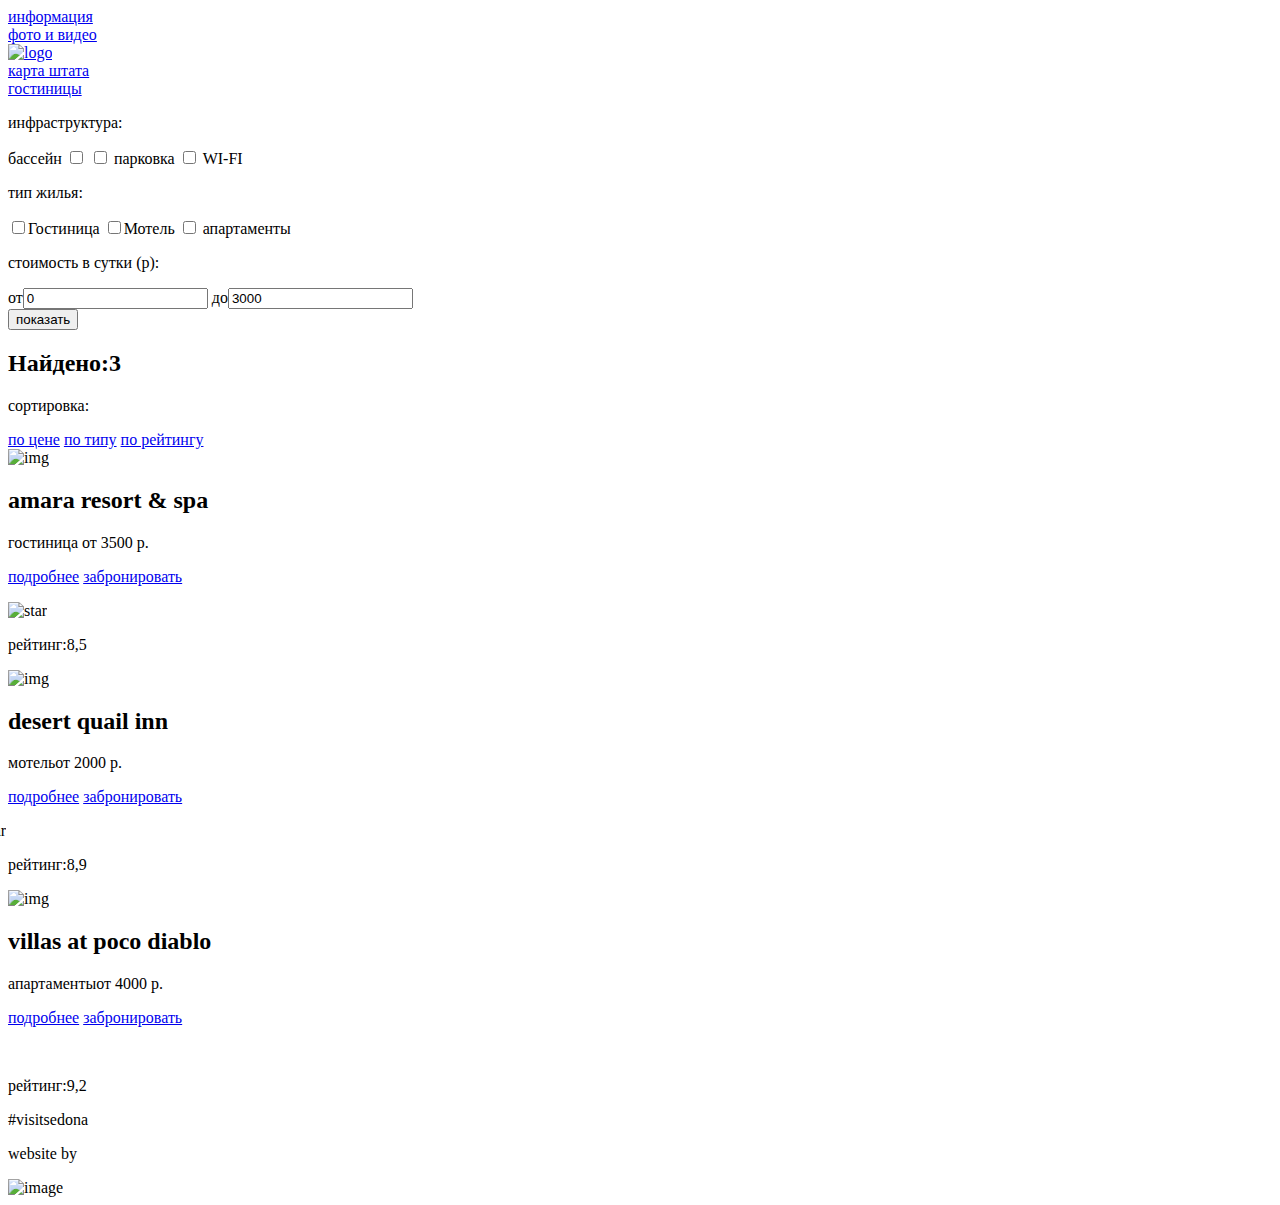
==== catalog.html @ 7d50939c "разметка каталога" ====
<!DOCTYPE html>
<html lang="ru">
  <head>
    <meta charset="utf-8">
    <title>HTML Academy: Седона</title>
    <link href="https://fonts.googleapis.com/css?family=PT+Sans:400,700&amp;subset=latin,cyrillic" rel="stylesheet" type="text/css">
    <link rel="stylesheet" href="css/normalize.css">
    <link href="css/style.css" rel="stylesheet">
  </head>
<body>
  <div class="block">
    <header class="main-header">
      <nav class="menu">
        <div>
          <a href="#">информация</a>
        </div>
        <div>
          <a href="#">фото и видео</a>
        </div>
         <div class="logo">
          <a href="index.html"><img src="img/logo.png" width="138" height="71" alt="logo"></a>
        </div>
        <div>
          <a href="#">карта штата</a>
        </div>
        <div>
          <a href="#">гостиницы</a>
        </div>
      </nav>
    </header>
    <main>
      <form class="filter">
        <div class="check">
          <p>инфраструктура:</p>
            
          <label class="icon-check-on" for="infra"> бассейн </label>
            <input type="checkbox" id="infra">
          <label class="icon-check-off" for="parking"> <input type="checkbox" id="parking"> парковка</label>
          <label class="icon-check-off" for="wifi"> <input type="checkbox" id="wifi"> WI-FI</label>
                
        </div>
        <div class="type">
          <p>тип жилья:</p>
         
          <label class="icon-check-on" for="hotel"> <input type="checkbox" id="hotel">Гостиница</label>
          
          <label class="icon-check-on" for="motel"><input type="checkbox" id="motel">Мотель</label>
          <label class="icon-check-on" for="apart">           <input type="checkbox" id="apart">
апартаменты</label>
            
        </div>
        <div class="filter-range">
          <p>стоимость в сутки (р):</p>
          <div class="price-controls">
            <label class="min-price">от<input type="text" name="min-price" value="0"></label>
            <label class="max-price">до<input type="text" name="max-price" value="3000"></label>
          </div>
          <div class="range-controls">
            <div class="scale">
              <div class="bar"></div>
            </div>
            <div class="range-toggle range-toggle-min"></div>
            <div class="range-toggle range-toggle-max"></div>
          </div>
          <button class="btn-transparent" type="submit">показать</button>
        </div>
      </form>
      <section class="found">
          <div class="found-block">
        <h2> Найдено:3</h2>
        <p class="found-sorting">сортировка:</p>
        <a class="active" href="js/">по цене</a>
        <a class="sort" href="js/">по типу</a>
        <a class="sort" href="js/">по рейтингу</a>  
              </div>
          <div class="arrows">
        <a class="arrow icon-up-dir" href="catalog.html"></a>
        <a  class="arrow icon-down-dir" href="catalog.html"></a>
              </div>
      </section>
      <section class="hotels">  
        <div class="amara">
          <div class="prev">
            <img src="img/amara.jpg" width="135" height="90" alt="img">


            <h2>amara resort & spa</h2>
            <p class="spa">гостиница <span>от 3500 р.</span></p>  
            <a href="catalog.html" class="details">подробнее</a>
            <a href="catalog.html" class="reserve">забронировать</a>
          </div>  
          <div class="stars">
            <p class="star"><img src="img/sprite/star.png" width="89" height="17" alt="star"></p>
            <p class="rating">рейтинг:8,5</p>
          </div>
        </div>   
        <div class="amara">
          <div class="prev">
            <img src="img/desert.jpg" width="135" height="90" alt="img">
         
          
            <h2 class="desert">desert quail inn</h2>
            <p class="spa motel">мотель<span>от 2000 р.</span></p>
            <a href="catalog.html" class="details">подробнее</a>
            <a href="catalog.html" class="reserve">забронировать</a>  
          </div> 
          <div class="stars">
            <p class="star" style="margin-left: -41px"><img src="img/sprite/stars.png" alt="star"></p>
            <p class="rating">рейтинг:8,9</p>
          </div>
         </div>
        <div class="amara">
          <div class="prev">
            <img src="img/villas.jpg" width="135" height="90" alt="img">
           
            <h2 class="villas">villas at poco diablo</h2>
            <p class="spa appart">апартаменты<span>от 4000 р.</span></p>
            <a href="catalog.html" class="details">подробнее</a>
            <a href="catalog.html" class="reserve">забронировать</a>  
          </div> 
          <div class="stars">
            <p class="star" style="margin-left: -66px;"><img src="img/sprite/sta.png" alt="star"></p>
            <p class="rating">рейтинг:9,2</p>
          </div>
        </div>
      </section>
    </main>
    <footer class="main-footer">
      <section class="footer-contacts">
        <p>#visitsedona</p>
      </section>
      <section class="footer-social">
        <a class="social-btn sprite-t-icons" href="index.html"></a>
        <a class="social-btn sprite-fb-icons" href="index.html"></a>
        <a class="social-btn sprite-you-icons" href="index.html"></a>
      </section>
      <section class="footer-copyright">
        <p>website by</p>
        <img src="img/html.png" alt="image" width="113" height="39">
      </section>
    </footer>
  </div>
    <script>
    var b = document.documentElement;
b.setAttribute('data-useragent',  navigator.userAgent);
b.setAttribute('data-platform', navigator.platform );

// IE 10 == Mozilla/5.0 (compatible; MSIE 10.0; Windows NT 6.2; Trident/6.0)
        </script>
</body>
</html>
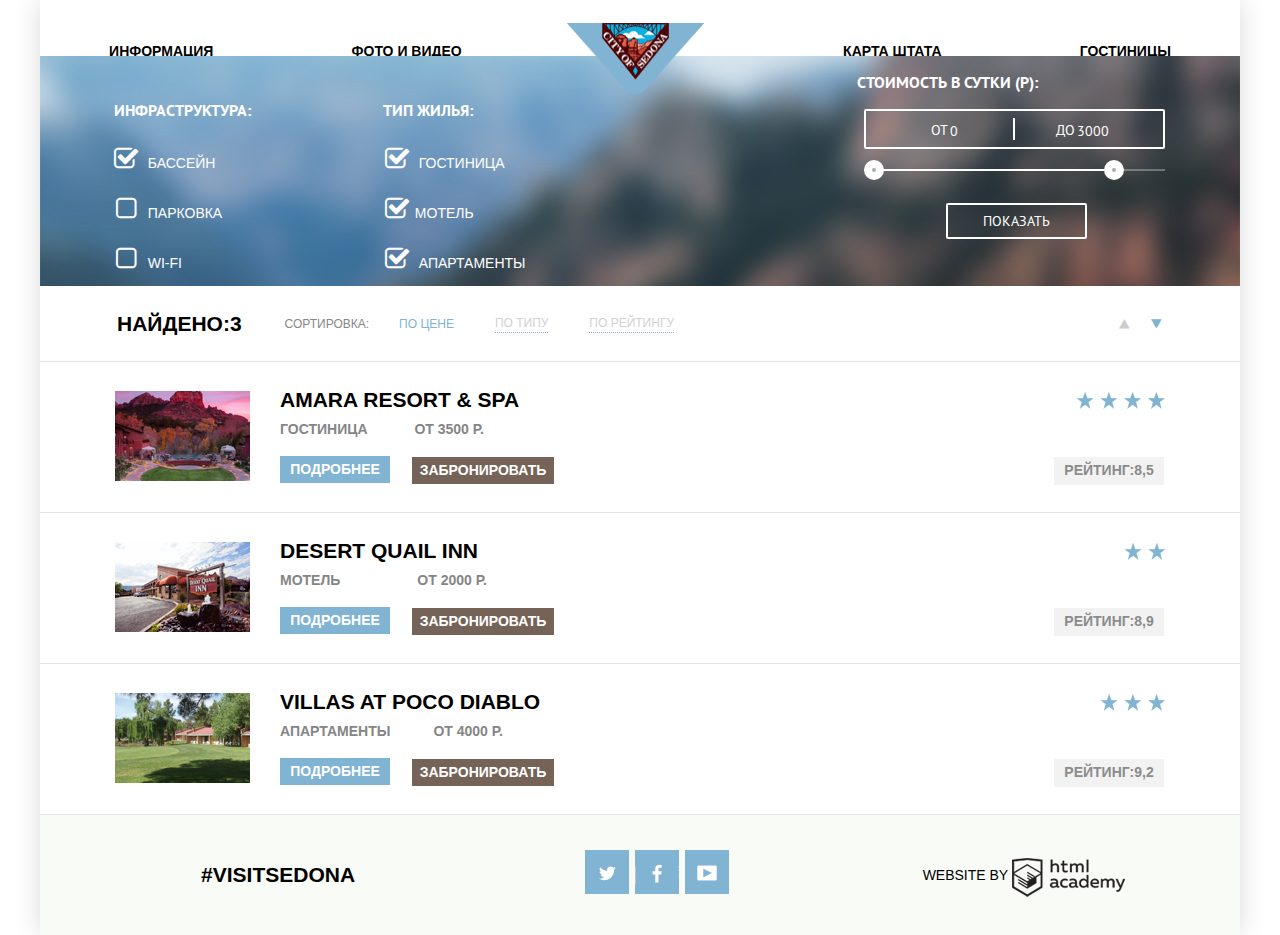
==== commit dc4c21e0: "почти финальная" ====
--- a/catalog.html
+++ b/catalog.html
@@ -135,8 +135,10 @@
         <a class="social-btn sprite-you-icons" href="index.html"></a>
       </section>
       <section class="footer-copyright">
-        <p>website by</p>
-        <img src="img/html.png" alt="image" width="113" height="39">
+         <a href="https://htmlacademy.ru" target="_blank">
+          <p>Website by</p>
+          <span class="copyright"></span>
+        </a>
       </section>
     </footer>
   </div>
--- a/css/style.css
+++ b/css/style.css
@@ -0,0 +1,1505 @@
+html {
+    background:#f2f2f2;
+    min-height:100%;
+    display: -webkit-flex;
+    display: -webkit-box;
+    display: -ms-flexbox;
+    display: flex;
+    -webkit-box-orient: vertical;
+    -webkit-box-direction: normal;
+    -webkit-flex-direction: column;
+    -ms-flex-direction: column;
+    flex-direction: column;
+}
+body {
+    font-family:"PTSans", "Arial", sans-serif;  
+    font-size:21px;
+    line-height:26px;
+    background: #fff;
+    color: #000;
+    font-weight:bold; 
+    text-transform: uppercase;
+}
+@font-face {
+  font-weight: normal;
+  font-style: normal;
+
+  font-family: "symbols-sedona";
+  src: url("../fonts/symbols-sedona.woff") format("woff"),
+       url("../fonts/symbols-sedona.woff2") format("woff2");
+}
+
+[class^="icon-"]::before,
+[class*=" icon-"]::before {
+    display: inline-block;
+    width: 1em;
+    margin-right: 0.2em;
+    margin-left: 0.2em;
+    font-weight: normal;
+    line-height: 1em;
+    font-family: "symbols-sedona";
+    text-align: center;
+    text-transform: none;
+    text-decoration: inherit;
+    font-style: normal;
+    font-variant: normal;
+    speak: none;
+}
+.icon-facebook::before { content: "\66"; } /* "f" */
+.icon-twitter::before { content: "\74"; } /* "t" */
+.icon-up-dir::before { content: "\25b2"; } /* "▲" */
+.icon-down-dir::before { content: "\25bc"; } /* "▼" */
+.icon-star::before { content: "\2605"; } /* "★" */
+.icon-check-off::before { content: "\2610"; font-size: 26px; } /* "☐" */
+.icon-check-on::before { content: "\2611"; font-size: 26px; } /* "☑" */
+.icon-calendar::before { content: "\e800"; } /* "" */
+.icon-plus::before { content: "\e801"; } /* "" */
+.icon-minus::before { content: "\e802"; } /* "" */
+.icon-youtube::before { content: "\f39e"; } /* "" */
+
+.social-btn:hover  {
+    background: #669ec0
+}
+.block {
+    margin: auto;
+    display:-webkit-box;
+    display:-webkit-flex;
+    display:-ms-flexbox;
+    display:flex;
+    -webkit-box-orient: vertical;
+    -webkit-box-direction: normal;
+    -webkit-flex-direction: column;
+    -ms-flex-direction: column;
+    flex-direction: column;
+    -webkit-box-flex:1;
+    -webkit-flex:auto;
+    -ms-flex:auto;
+    flex:auto;
+    max-width: 1200px;
+    min-width: 768px;
+    box-shadow: 0 0 25px #dbdbdb;
+}
+    
+.main-header {
+    width: 100%;
+    margin:auto;
+    display: -webkit-box;
+    display: -webkit-flex;
+    display: -ms-flexbox;
+    display: flex;
+    -webkit-flex-wrap: wrap;
+    -ms-flex-wrap: wrap;
+    flex-wrap: wrap;
+    box-sizing: border-box;
+    background: #fff;
+    color: #000;
+/*    margin-left: 73px;*/
+}
+.menu {
+    display: -webkit-box;
+    display: -webkit-flex;
+    display: -ms-flexbox;
+    display: flex;
+    -webkit-justify-content: space-around;
+    -ms-flex-pack: distribute;
+    justify-content: space-around;
+    -webkit-box-align:center;
+    -webkit-align-items:center;
+    -ms-flex-align:center;
+    align-items:center;
+    -webkit-flex-wrap: wrap;
+    -ms-flex-wrap: wrap;
+    flex-wrap: wrap;
+    width: 100%;
+    height: 56px;
+    background: #fff;
+}
+ .menu div {
+    font-size: 14px;
+    text-decoration: none;
+/*     width: 20%;*/
+/*
+    display: -webkit-box;
+    display: -webkit-flex;
+    display: -ms-flexbox;
+    display: flex;
+    -webkit-box-orient: horizontal;
+    -webkit-box-direction: normal;
+    -webkit-flex-direction: row;
+    -ms-flex-direction: row;
+    flex-direction: row;
+    -webkit-box-pack: center;
+    -webkit-justify-content: center;
+    -ms-flex-pack: center;
+    justify-content: center;
+    -webkit-box-align:center;
+    -webkit-align-items:center;
+    -ms-flex-align:center;
+    align-items:center; 
+*/
+}
+a {
+    text-decoration: none;
+    color: #000;
+    font-size: 14px;
+    line-height: 26px;
+    margin-left: auto;
+    margin-right: auto;
+}
+a:hover {
+    color: #81b3d2;
+}
+a:active {
+    color: #e5e5e5;
+}
+a:focus {
+    color: #766357;
+}
+.logo {
+    -webkit-box-align: start;
+    -webkit-align-items: flex-start;
+    -ms-flex-align: start;
+    -ms-grid-row-align: flex-start;
+    align-items: flex-start;
+    -webkit-align-self: center;
+    -ms-flex-item-align: center;
+    align-self: center;
+    text-decoration: none;   
+    margin-left: -33px;
+}
+.logo img {
+/*    background: url("img/index/logo.png");*/
+    margin-top: 23px;
+    z-index: 99;
+    position: relative;
+    top: auto;
+}
+main {
+    width: 100%;
+    max-width: 1200px;
+    min-width: 768px;
+    margin: auto;
+    display: -webkit-box;
+    display: -webkit-flex;
+    display: -ms-flexbox;
+    display: flex;
+    -webkit-box-orient: vertical;
+    -webkit-box-direction: normal;
+    -webkit-flex-direction: column;
+    -ms-flex-direction: column;
+    flex-direction: column;
+    -webkit-box-flex: 1;
+    -webkit-flex-grow: 1;
+    -ms-flex-positive: 1;
+    flex-grow: 1;
+    -webkit-flex-wrap: wrap;
+    -ms-flex-wrap: wrap;
+    flex-wrap: wrap;
+    -webkit-flex-shrink: 1;
+    -ms-flex-negative: 1;
+    flex-shrink: 1;
+    box-sizing: border-box;
+    -webkit-box-pack: center;
+    -webkit-justify-content: center;
+    -ms-flex-pack: center;
+    justify-content: center;
+}
+.back {
+    background: url("../img/back.jpg") no-repeat;
+    background-size: cover;
+    width:100%;
+    height:509px;
+    display: -webkit-box;
+    display: -webkit-flex;
+    display: -ms-flexbox;
+    display: flex;
+    -webkit-box-orient: vertical;
+    -webkit-box-direction: normal;
+    -webkit-flex-direction: column;
+    -ms-flex-direction: column;
+    flex-direction: column;
+    -webkit-justify-content: space-around;
+    -ms-flex-pack: distribute;
+    justify-content: space-around;
+    z-index: 1;
+}   
+.back img {
+    display: block;
+    margin-left: auto;
+    margin-right: auto;
+    margin-top: 61px;
+}
+.back .top {
+    margin-top: 10px;
+}
+.back .top::after {
+    content:"";
+    display: block;
+    border-bottom: 2px solid #766357;
+    position: absolute;
+    top: -30px;
+    width: 256px;
+    z-index: 99;
+}
+
+.shape {
+    width: 100%;
+    height: 4.75%;
+}
+.content {
+    width:100%;
+    height: 217px;
+    display: -webkit-box;
+    display: -webkit-flex;
+    display: -ms-flexbox;
+    display: flex;
+    -webkit-box-orient: vertical;
+    -webkit-box-direction: normal;
+    -webkit-flex-direction: column;
+    -ms-flex-direction: column;
+    flex-direction: column;
+}
+h2 {
+    color:#000;
+    font-size:21px;
+    font-weight:bold;
+    margin-top: 60px;
+    margin-left: auto;
+    margin-right: auto;
+    text-align: left;
+}
+p {
+    font-size: 14px;
+    color: #858585;
+    margin-left: auto;
+    margin-right: auto;
+    text-align: center;
+}
+.photo {
+    display: -webkit-box;
+    display: -webkit-flex;
+    display: -ms-flexbox;
+    display: flex;
+    -webkit-box-orient: horizontal;
+    -webkit-box-direction: normal;
+    -webkit-flex-direction: row;
+    -ms-flex-direction: row;
+    flex-direction: row;
+    -webkit-justify-content: space-around;
+    -ms-flex-pack: distribute;
+    justify-content: space-around;
+    width:100%;
+    height: 256px;
+    box-sizing: content-box;
+    -webkit-box-flex: 1; -webkit-flex-grow: 1; 
+    -ms-flex-positive: 1; 
+    flex-grow: 1;
+    background-color: #81b3d2;
+}
+.photo-content-left {
+    width: 33.34%;
+    height: 256px;
+    display: -webkit-box;
+    display: -webkit-flex;
+    display: -ms-flexbox;
+    display: flex;
+    -webkit-box-orient: vertical;
+    -webkit-box-direction: normal;
+    -webkit-flex-direction: column;
+    -ms-flex-direction: column;
+    flex-direction: column;   
+    -webkit-box-pack: center;   
+    -webkit-justify-content: center;   
+    -ms-flex-pack: center;   
+    justify-content: center;
+    -webkit-align-self: center;
+    -ms-flex-item-align: center;
+    align-self: center;
+    box-sizing: content-box;
+    background: #81b3d2;
+}
+.photo-text {
+    color: #fff;
+    margin-top: 55px;
+    margin-bottom: 0px;
+    text-align: center;
+}
+.nomber {
+    margin-bottom: 0px;
+    color: #fff;
+    text-align: center;
+}
+/*
+.nomber::after {
+    content: '';
+    position: relative;
+    display: block;
+    border-bottom: 2px solid #fff;
+    width: 9px;
+    top: -14px;
+    left: -15px;
+}
+.nomber::before {
+    content: '';
+    position: relative;
+    display: block;
+    border-bottom: 2px solid #fff;
+    width: 9px;
+    top: 14px;
+    right: -30px;
+}
+*/
+.photo-text-p {
+    color: #fff;
+    text-align: center;
+    margin-bottom: 55px;
+}
+.photo-photos-left {
+    width:66.66%;
+/*    height: 256px;*/
+    display: -webkit-box;
+    display: -webkit-flex;
+    display: -ms-flexbox;
+    display: flex;
+    -webkit-box-orient: vertical;
+    -webkit-box-direction: normal;
+    -webkit-flex-direction: column;
+    -ms-flex-direction: column;
+    flex-direction: column;
+    background: url("../img/index/nomber.jpg") no-repeat;
+    background-size: cover;
+}
+.photo-photos-left img,
+.photo-photos-right img {
+    margin-top: 0;
+}
+.photo-content-right {
+    width: 33.34%;
+    height: 256px;
+    display: -webkit-box;
+    display: -webkit-flex;
+    display: -ms-flexbox;
+    display: flex;
+    -webkit-box-orient: vertical;
+    -webkit-box-direction: normal;
+    -webkit-flex-direction: column;
+    -ms-flex-direction: column;
+    flex-direction: column;   
+    -webkit-box-pack: center;
+    -webkit-justify-content: center;
+    -ms-flex-pack: center;
+    justify-content: center;
+    -webkit-align-self: center;
+    -ms-flex-item-align: center;
+    align-self: center;
+    box-sizing: content-box;
+    background: #81b3d2;
+}
+.photo-photos-right {
+    width: 66.66%;
+/*    height: 256px;*/
+    background: url("../img/index/number.jpg") no-repeat;
+    background-size: cover;
+}
+.icons {
+   display: -webkit-box;
+    display: -webkit-flex;
+    display: -ms-flexbox;
+    display: flex;
+    -webkit-box-orient: horizontal;
+    -webkit-box-direction: normal;
+    -webkit-flex-direction: row;
+    -ms-flex-direction: row;
+    flex-direction: row;
+    -webkit-box-pack: center;
+    -webkit-justify-content: center;
+    -ms-flex-pack: center;
+    justify-content: center;
+    width: 100%;
+    height: 330px;
+    box-sizing: content-box;
+}
+.icons-item {
+    width: 33.3%;
+    height: 330px;
+    text-align: center;
+    background: url("../img/1icons.png") no-repeat center top;
+    margin-top:60px;
+/*
+    display: -webkit-box;
+    display: -webkit-flex;
+    display: -ms-flexbox;
+    display: flex;
+    -webkit-box-orient: vertical;
+    -webkit-box-direction: normal;
+    -webkit-flex-direction: column;
+    -ms-flex-direction: column;
+    flex-direction: column;
+    -webkit-justify-content: space-around;
+    -ms-flex-pack: distribute;
+    justify-content: space-around;
+    -webkit-box-align: center;
+    -webkit-align-items: center;
+    -ms-flex-align: center;
+    align-items: center;
+    -webkit-align-self: center;
+    -ms-flex-item-align: center;
+    align-self: center;
+*/
+}
+/*
+.icons-item img {
+    margin-top: 60px;
+    margin-bottom: 30px;
+}
+*/
+.icons-item:nth-child(2) {
+    background: url("../img/2icons.png") no-repeat center top;
+}
+.icons-item:nth-child(3) {
+    background: url("../img/3icons.png") no-repeat center top;
+}
+.icons-item h2 {
+    text-align: center;
+    margin-bottom: 30px;
+    margin-top: 113px;
+}
+.description {
+    display: -webkit-box;
+    display: -webkit-flex;
+    display: -ms-flexbox;
+    display: flex;
+    -webkit-box-pack: center;
+    -webkit-justify-content: center;
+    -ms-flex-pack: center;
+    justify-content: center;
+    background-color: #eee;
+    width: 100%;
+    height: 255px;
+}
+.description-text {
+    width: 33.34%;
+    height: 256px;
+    display: -webkit-box;
+    display: -webkit-flex;
+    display: -ms-flexbox;
+    display: flex;
+    -webkit-box-orient: vertical;
+    -webkit-box-direction: normal;
+    -webkit-flex-direction: column;
+    -ms-flex-direction: column;
+    flex-direction: column;
+    -webkit-box-pack: center;
+    -webkit-justify-content: center;
+    -ms-flex-pack: center;
+    justify-content: center;
+    -webkit-align-self: center;
+    -ms-flex-item-align: center;
+    align-self: center;
+    box-sizing: content-box;
+    text-align: center;
+}
+.description-text b {
+    text-align: center;
+    margin-top: 50px;
+    margin-bottom: 0px;
+}
+.numbers {
+    text-align: center;
+    margin-bottom: 0px;
+}
+.description-content {
+    text-align: center;
+    margin-bottom: 65px;
+}
+/*
+.numbers::after {
+    content: '';
+    display: block;
+    border-bottom: 2px solid #979797;
+    position: relative;
+    width: 9px;
+    top: -14px;
+    left: -15px;
+}
+.numbers::before {
+    content: '';
+    position: relative;
+    display: block;
+    border-bottom: 2px solid #979797;
+    width: 9px;
+    top: 14px;
+    right: -30px;
+}
+*/
+.interest {
+    width: 100%;
+    height: 290px;
+    display: -webkit-box;
+    display: -webkit-flex;
+    display: -ms-flexbox;
+    display: flex;
+    -webkit-box-orient: vertical;
+    -webkit-box-direction: normal;
+    -webkit-flex-direction: column;
+    -ms-flex-direction: column;
+    flex-direction: column;
+}
+
+.interest h2 {
+    font-size: 30px;
+    color: #000;
+    font-weight: bold;
+    line-height: 24px;
+    text-align: center;
+    text-transform: uppercase;
+}
+.interest p {
+    font-size: 14px;
+    text-align: center;
+    color: #333;
+}
+
+.interest .interest-search {
+    display: block;
+    color: #fff;
+    font-size: 21px;
+    text-decoration: none;
+    background-color: #766357;
+    width: 568px;
+    height: 86px;
+    text-align: center;
+    padding-top: 35px;
+}
+.map {
+    background: url("../img/index/map.jpg") no-repeat;
+    width: 100%;
+    height: 593px;
+}
+.main-footer {
+    display: -webkit-box;
+    display: -webkit-flex;
+    display: -ms-flexbox;
+    display: flex;
+    -webkit-box-orient: horizontal;
+    -webkit-box-direction: normal;
+    -webkit-flex-direction: row;
+    -ms-flex-direction: row;
+    flex-direction: row;
+    -webkit-flex-wrap: nowrap;
+    -ms-flex-wrap: nowrap;
+    flex-wrap: nowrap;
+    -webkit-justify-content: space-around;
+    -ms-flex-pack: distribute;
+    justify-content: space-around;
+    -webkit-box-align: center;
+    -webkit-align-items: center;
+    -ms-flex-align: center;
+    align-items: center;
+    background: #f9fbf6;
+    width: 100%;
+    height: 120px;
+    max-width: 1200px;
+    min-width: 768px;
+    margin:auto;
+    box-sizing: border-box;
+}
+.footer-contacts p {
+    color: #000;
+    font-size: 21px;
+    font-weight: bold;
+    line-height: 26px;
+    margin-left: 46px;
+}
+.footer-social {
+    text-align: center;
+}
+.social-btn  {
+    display: -webkit-inline-box; 
+    display: -webkit-inline-flex; 
+    display: -ms-inline-flexbox;
+    display: inline-flex;
+    color: #fff;
+    background: #81b3d2 url("../img/sprite/icons.png") no-repeat center;
+    width: 44px;
+    height: 44px;
+    text-align: center;
+}
+.social-btn:hover {
+     background: #669ec0 url("../img/sprite/icons.png") no-repeat center;
+}
+.social-btn:active {
+    background: #5496bd;
+}
+.footer-copyright {
+    display: -webkit-box;
+    display: -webkit-flex;
+    display: -ms-flexbox;
+    display: flex;
+    -webkit-box-pack: end;
+    -webkit-justify-content: flex-end;
+    -ms-flex-pack: end;
+    justify-content: flex-end;
+    -webkit-box-align: center;
+    -webkit-align-items: center;
+    -ms-flex-align: center;
+    align-items: center;
+}
+.footer-copyright a {
+    display: inline-flex;
+    margin-left: -40px;
+}
+.footer-copyright p {
+    color: #000;
+    font-size: 14px;
+    font-weight: 400;
+    line-height: 26px; 
+/*    margin-left: 40px;*/
+    width: 93px;
+}
+.footer-copyright span {
+  display: inline-block;
+  vertical-align: middle;
+  line-height: 26px;
+    margin-top: 10px;
+}
+.copyright {
+  width: 113px;
+  height: 40px;
+  background: url(../img/sprite/htmlacademy-logo.png) no-repeat;
+}
+.copyright:hover {
+  background-position: 0 -48px;
+}
+.copyright:active {
+    background-position: 0 -94px;
+}
+.sprite {
+    background-image: url(../img/sprite/icons.png);
+    background-repeat: no-repeat;
+    display: block;
+}
+
+.sprite-calendar {
+    width: 21px;
+    height: 22px;
+    background-position: -8px -8px;
+}
+
+.sprite-fb-icons {
+    background-position: -28px 6px; 
+}
+.sprite-fb-icons:hover {
+    background-position: -28px 6px;
+/*    color: #fff;*/
+}
+.sprite-fb-icons:active {
+    background: #5496bd url("../img/sprite/fb-icons-active.png") no-repeat center;
+}
+.sprite-t-icons {
+    background-position: -57px 8px;
+}
+.sprite-t-icons:hover {
+     background-position: -57px 8px;
+}
+.sprite-t-icons:active {
+     background: #5496bd url("../img/sprite/t-icons-active.png") no-repeat center;
+}
+.sprite-you-icons {
+    background-position: -59px -24px;
+}
+.sprite-you-icons:hover {
+     background-position: -59px -24px;
+}
+.sprite-you-icons:active {
+    background: #5496bd url("../img/sprite/you-icons-active.png") no-repeat center;
+}
+}
+h1 {
+    font-family: "Myriad Pro", "Arial", sans-serif;
+    line-height:26px;
+    color:#000;
+    font-size:21px;
+    text-transform:uppercase;
+}
+.search {
+    width: 568px;
+    height: 398px;
+    display: -webkit-box;
+    display: -webkit-flex;
+    display: -ms-flexbox;
+    display: flex;
+    -webkit-box-orient: vertical;
+    -webkit-box-direction: normal;
+    -webkit-flex-direction: column;
+    -ms-flex-direction: column;
+    flex-direction: column;
+    -webkit-justify-content: space-around;
+    -ms-flex-pack: distribute;
+    justify-content: space-around;
+    display: none;
+    background: #fff;
+    position: absolute;
+    left: calc(50% - 284px);
+     -webkit-animation-name:search;
+     animation-name:search; 
+-webkit-animation-duration:1.5s; 
+animation-duration:1.5s;
+-webkit-animation-timing-function:ease-out;
+animation-timing-function:ease-out;
+-webkit-animation-fill-mode:forwards;
+animation-fill-mode:forwards;  
+
+  }
+@-webkit-keyframes search {
+    from {-webkit-transform: translate(0px, -1000px);
+        transform: translate(0px, -1000px);}
+}
+@keyframes search {
+    from {-webkit-transform: translate(0px, -1000px);
+        transform: translate(0px, -1000px);}
+}
+.search-show {
+    display: -webkit-box;display: -webkit-flex;
+    display: -ms-flexbox;display: flex;
+    height: 396px;
+}
+.search-block {
+    display: -webkit-box;
+    display: -webkit-flex;
+    display: -ms-flexbox;
+    display: flex;
+    -webkit-box-orient: vertical;
+    -webkit-box-direction: normal;
+    -webkit-flex-direction: column;
+    -ms-flex-direction: column;
+    flex-direction: column;
+    -webkit-box-pack: justify;
+    -webkit-justify-content: space-between;
+    -ms-flex-pack: justify;
+    justify-content: space-between;
+    -webkit-box-align: center;
+    -webkit-align-items: center;
+    -ms-flex-align: center;
+    align-items: center;
+    width: 100%;
+    height: 287px;
+}
+.row {
+    display: -webkit-box;
+    display: -webkit-flex;
+    display: -ms-flexbox;
+    display: flex;
+    -webkit-box-pack: center;
+    -webkit-justify-content: center;
+    -ms-flex-pack: center;
+    justify-content: center;
+    -webkit-box-align: center;
+    -webkit-align-items: center;
+    -ms-flex-align: center;
+    align-items: center;
+}
+.sprite-calendar {
+    background-image: url("../img/sprite/icons.png");
+    background-repeat: no-repeat;
+    background-color: #c2c2c2;
+    width: 22px;
+    height: 22px;
+    background-position: 317px 2px;
+}
+.sprite-calendar:hover { 
+    background-image: url("../img/sprite/calendar-hover-.png");
+    background-repeat: no-repeat;
+    width: 22px;
+    height: 22px;
+    background-position: 325px 10px;
+    background-color: #000;
+}
+.search label,
+.select label {
+    font-size: 14px;
+    line-height: 26px;
+    font-family: "PTSans", "Arial", sans-serif;
+    color: #000;
+    text-transform: uppercase;
+    margin-right: 10px;
+}
+.search input[type="text"] {
+    width: 345px;
+    height: 38px;
+    border: none;
+    background-color: #f2f2f2;
+    padding-left: 15px;
+    position: relative;
+}
+/*
+.search input::before {
+    background: url(../img/sprite/calendar.png) no-repeat;
+    position: absolute;
+    top: 0px;
+    right: 0px;
+}
+*/
+.search input:hover {
+    background-color: #ebebeb;
+}
+.search input:active {
+    background-color: #fff;
+    border: 1px solid #e5e5e5;
+  
+}
+.search input:focus {
+    background: #fff;
+    border: 1px solid #e5e5e5;
+}
+.block-select {
+    display: -webkit-box;
+    display: -webkit-flex;
+    display: -ms-flexbox;
+    display: flex;
+    -webkit-justify-content: space-around;
+    -ms-flex-pack: distribute;
+    justify-content: space-around;
+    -webkit-box-align: center;
+    -webkit-align-items: center;
+    -ms-flex-align: center;
+    align-items: center;
+    width: 508px;
+    margin-left: 3px;
+}
+.select {
+    display: -webkit-box;
+    display: -webkit-flex;
+    display: -ms-flexbox;
+    display: flex;
+    -webkit-box-pack: center;
+    -webkit-justify-content: center;
+    -ms-flex-pack: center;
+    justify-content: center;
+}
+.select input[type="text"] {
+    width: 38px;
+    height: 36px;
+    background-color: #f2f2f2;
+    border: none;
+    text-align: center;
+    padding-left: 0px;
+}
+.select a {
+    display: block;
+    color: #a9a9a9;
+    background: #f2f2f2;
+    width: 38px;
+    height: 29px;
+    font-family: "icomoon";
+    font-size: 14px;
+    line-height: 26px;
+    text-align: center;
+    padding-top: 9px;
+}
+.icon-minus:hover,
+.icon-plus:hover {
+    color: #000;
+}
+.select .icon-minus:active,
+.select .icon-plus:active {
+    color: #81b3d2;
+}
+/*
+.search-btn {
+    margin-top: 55px;
+}
+*/
+.search-btn .btn {
+    width: 465px;
+    height: 60px;
+    color: #fff;
+    background: #81b3d2;
+    border: none;
+    font-size: 21px;
+    line-height: 26px;
+    text-transform: uppercase;
+}
+.search-btn .btn:hover {
+    background: #669ec0;
+}
+.search-btn .btn:active {
+    color: rgba(255, 255, 255, 0.3);
+    background: #5496bd;
+}
+.filter {
+    display: -webkit-box;
+    display: -webkit-flex;
+    display: -ms-flexbox;
+    display: flex;
+    -webkit-box-orient: horizontal;
+    -webkit-box-direction: normal;
+    -webkit-flex-direction: row;
+    -ms-flex-direction: row;
+    flex-direction: row;
+    -webkit-justify-content: space-around;
+    -ms-flex-pack: distribute;
+    justify-content: space-around;
+    width: 100%;
+    height: 230px;
+    background: #fff url("../img/filter.jpg") no-repeat;
+}
+
+    
+.check {
+    height: 157px;
+    display: -webkit-box;
+    display: -webkit-flex;
+    display: -ms-flexbox;
+    display: flex;
+    -webkit-box-orient: vertical;
+    -webkit-box-direction: normal;
+    -webkit-flex-direction: column;
+    -ms-flex-direction: column;
+    flex-direction: column;
+    -webkit-justify-content: space-around;
+    -ms-flex-pack: distribute;
+    justify-content: space-around;
+    -webkit-box-align: start;
+    -webkit-align-items: flex-start;
+    -ms-flex-align: start;
+    align-items: flex-start;  
+    margin-top: 28px;
+    margin-left: -51px;
+    margin-right: 23px;
+}
+html[data-useragent*='MSIE 10.0'] .check {
+  margin-top: 1px;
+    margin-left: -60px;
+    margin-right: 23px;
+    display: block;
+    width: 200px;
+}
+
+ 
+.icon-check-on {
+    margin-bottom: 22px;
+    font-size: 14px;
+    line-height: 21px;
+    font-weight: normal;
+    color: #fff;
+}
+.icon-check-off {
+    margin-bottom: 22px;
+    font-size: 14px;
+    line-height: 21px;
+    font-weight: normal;
+    color: #fff;
+}
+.check p {
+    font-size: 16px;
+    line-height: 21px;
+      color: #fff;
+    text-transform: uppercase;
+    font-weight: bold;
+    font-family: "PT Sans", "Arial", sans-serif;
+    text-align: center;
+    margin-left: 50px;
+    margin-bottom: 25px;
+}
+html[data-useragent*='MSIE 10.0'] .check p {
+    font-size: 16px;
+    line-height: 21px;
+      color: #fff;
+    text-transform: uppercase;
+    font-weight: bold;
+    font-family: "PT Sans", "Arial", sans-serif;
+    text-align: center;
+    margin-left: 54px;
+    margin-bottom: 25px;
+}
+.check label {
+    margin-left: 43px;
+}
+html[data-useragent*='MSIE 10.0'] .check label {
+    margin-left:55px;
+    margin-bottom:20px;
+    display: inline-block;
+}
+.check input,
+.type input {
+    display: none;
+}
+.type {
+    display: -webkit-box;
+    display: -webkit-flex;
+    display: -ms-flexbox;
+    display: flex;
+    -webkit-box-orient: vertical;
+    -webkit-box-direction: normal;
+    -webkit-flex-direction: column;
+    -ms-flex-direction: column;
+    flex-direction: column;
+    -webkit-justify-content: space-around;
+    -ms-flex-pack: distribute;
+    justify-content: space-around;
+    -webkit-box-align: start;
+    -webkit-align-items: flex-start;
+    -ms-flex-align: start;
+    align-items: flex-start;
+    height: 157px;
+    margin-top: 28px;
+    margin-left: -47px;
+}
+html[data-useragent*='MSIE 10.0'] .type {
+   height: 157px;
+    margin-top: 30px;
+    margin-left: -102px;
+    display: block;
+    width: 200px;
+}
+.type p {
+    margin-left: 5px;
+    margin-bottom: 25px;
+    font-size: 16px;
+    line-height: 21px;
+      color: #fff;
+    text-transform: uppercase;
+    font-weight: bold;
+    font-family: "PT Sans", "Arial", sans-serif;
+}
+html[data-useragent*='MSIE 10.0'] .type p {
+    margin-left: -11px;
+    margin-bottom: 25px;
+    margin-top: -12px;
+    font-size: 16px;
+    line-height: 21px;
+      color: #fff;
+    text-transform: uppercase;
+    font-weight: bold;
+    font-family: "PT Sans", "Arial", sans-serif;
+}
+html[data-useragent*='MSIE 10.0'] .type label {
+    margin-left:43px;
+    margin-bottom:20px;
+    display: inline-block;
+}
+.filter-range {
+    width: 318px;
+    color: #fff;
+    text-transform: uppercase;
+    font-weight: 400;
+    font-family: "PT Sans", "Arial", sans-serif;
+    margin-left: 170px;
+}
+.filter-range p {
+    font-weight: bold;
+    font-size: 16px;
+    line-height: 21px;
+    color: #fff;
+    margin-right: 117px;
+}
+.price-controls {
+    display: -webkit-box;
+    display: -webkit-flex;
+    display: -ms-flexbox;
+    display: flex;
+    -webkit-flex-wrap: wrap;
+    -ms-flex-wrap: wrap;
+    flex-wrap: wrap;
+    height: 36px;
+    margin-bottom: 20px;
+    border: 2px solid #fff;
+    border-radius: 2px;
+    font-size: 0;
+    position: relative;
+    margin-left: 17px;
+}
+.price-controls::after {
+    content:"";
+    position: absolute;
+    top: 50%;
+    left: 50%;
+    width: 2px;
+    height: 22px;
+    background: #fff;
+    -webkit-transform: translate(-50%, -50%);
+    transform: translate(-50%, -50%);
+}
+.price-controls label {
+    display: -webkit-inline-box;
+    display: -webkit-inline-flex;
+    display: -ms-inline-flexbox;
+    display: inline-flex;
+    -webkit-flex-wrap: nowrap;
+    -ms-flex-wrap: nowrap;
+    flex-wrap: nowrap;
+    font-size: 14px;
+    line-height: 38px;
+    vertical-align: top;
+    color: #fff;
+    cursor: pointer;
+}
+.price-controls .min-price,
+.price-controls .max-price {
+    width: 60px;
+    padding-left: 65px;
+}
+.price-controls input {
+    width: 50px;
+    margin: 0;
+    color: inherit;
+    font: inherit;
+    background: none;
+    border: none;
+    outline: none;
+}
+.range-controls {
+    position: relative;
+    margin-bottom: 32px;
+    margin-left: 17px;
+}
+.range-controls .scale {
+    height: 2px;
+    background: rgba(255, 255, 255, 0.3);
+}
+.range-controls .bar {
+    width: 80%;
+    height: 2px;
+    background: #fff;
+}
+.range-toggle {
+    position: absolute;
+    top: -9px;
+    width: 4px;
+    height: 4px;
+    background: #ababab;
+    border: 8px solid #fff;
+    border-radius: 50%;
+    box-shadow: 2 2px 1px 0 rgba(0, 1, 1, 0.2);
+    cursor: pointer;
+}
+.range-toggle-min {
+    left:0;
+}
+.range-toggle-max {
+    left: 80%
+}
+.range-toggle:hover {
+    background: #1c4f80;
+}
+.btn-transparent {
+    display: block;
+    margin: 0 auto;
+    padding: 6px 35px;
+    font-size: 14px;
+    line-height: 20px;
+    color: #fff;
+    text-transform: uppercase;
+    background: transparent;
+    border: 2px solid #fff;
+    border-radius: 2px;
+    outline: none;
+    cursor: pointer;
+    margin-left: 99px;
+}
+.btn-transparent:hover {
+    color: #000;
+    background: #fff;
+}
+
+.found {
+    display: -webkit-box;
+    display: -webkit-flex;
+    display: -ms-flexbox;
+    display: flex;
+    -webkit-box-orient: horizontal;
+    -webkit-box-direction: normal;
+    -webkit-flex-direction: row;
+    -ms-flex-direction: row;
+    flex-direction: row;
+    -webkit-box-align: center;
+    -webkit-align-items: center;
+    -ms-flex-align: center;
+    align-items: center;
+    -webkit-flex-wrap: wrap;
+    -ms-flex-wrap: wrap;
+    flex-wrap: wrap;
+    width: 100%;
+    height: 75px;
+}
+.found-block {
+    display: -webkit-box;
+    display: -webkit-flex;
+    display: -ms-flexbox;
+    display: flex;
+    -webkit-justify-content: space-around;
+    -ms-flex-pack: distribute;
+    justify-content: space-around;
+    -webkit-box-align: center;
+    -webkit-align-items: center;
+    -ms-flex-align: center;
+    align-items: center;
+/*
+    max-width: 588px;
+    min-width: 525px;
+*/
+    height: 30px;
+    width: 54%;
+}
+.found h2 {
+    font-weight: bold;
+    font-size: 21px;
+    line-height: 26px;
+    color: #000;
+    text-align: center;
+    text-transform: uppercase;
+    margin: 0;
+    margin-left: 77px;
+    margin-right: 29px;
+}
+.found p {
+    font-size: 12px;
+    line-height: 18px;
+    color: #878787;
+    text-transform: uppercase;
+    margin-right: 38px;
+    font-weight: normal;
+}
+.found .active {
+    color: #81b3d2;
+    font-size: 12px;
+    font-weight: normal;
+    line-height: 18px;
+    margin-left: -8px;
+}
+.found .sort {
+    border-bottom: 1px dotted #81b3d2;
+    text-decoration: none;
+    color: #d1d1d1;
+    font-size: 12px;
+    font-weight: normal;
+    line-height: 18px;
+    margin-left: 27px;
+}
+.sort:hover {
+    color: #9ac2db;
+}
+.sort:active {
+    color: #000;
+}
+.arrows {
+    display: -webkit-box;
+    display: -webkit-flex;
+    display: -ms-flexbox;
+    display: flex;
+    font-size: 23px;
+/*    width: 47%;*/
+    margin-left: 420px;
+}
+.arrows .icon-up-dir {
+/*    margin-left: 385px;*/
+    color: #ccc;
+    font-size: 23px;
+}
+.icon-down-dir {
+    color: #81b3d2;
+    font-size: 23px;
+/*    margin-left: -20px;*/
+}
+.icon-up-dir:hover,
+.icon-down-dir:hover {
+    color: #000;
+}
+.icon-up-dir:active,
+.icon-down-dir:active {
+    color: #81b3d2;
+}
+.hotels {
+    display: -webkit-box;
+    display: -webkit-flex;
+    display: -ms-flexbox;
+    display: flex;
+    -webkit-box-orient: vertical;
+    -webkit-box-direction: normal;
+    -webkit-flex-direction: column;
+    -ms-flex-direction: column;
+    flex-direction: column;
+    width: 100%;
+    height: 454px;
+}
+.amara {
+    display: -webkit-box;
+    display: -webkit-flex;
+    display: -ms-flexbox;
+    display: flex;
+    -webkit-box-orient: vertical;
+    -webkit-box-direction: normal;
+    -webkit-flex-direction: column;
+    -ms-flex-direction: column;
+    flex-direction: column;
+    -webkit-box-pack: center;
+    -webkit-justify-content: center;
+    -ms-flex-pack: center;
+    justify-content: center;
+    -webkit-flex-wrap: wrap;
+    -ms-flex-wrap: wrap;
+    flex-wrap: wrap;
+    -webkit-align-content: center;
+    -ms-flex-line-pack: center;
+    align-content: center;
+    height: 153px;
+    width: 100%;
+    border-top: 1px solid #e5e5e5;
+}
+
+.amara:nth-child(3) {
+    border-bottom: 1px solid #e5e5e5;  
+}
+.amara .prev {
+    margin-left: 90px;
+    display: -webkit-box;
+    display: -webkit-flex;
+    display: -ms-flexbox;
+    display: flex;
+    -webkit-box-orient: vertical;
+    -webkit-box-direction: normal;
+    -webkit-flex-direction: column;
+    -ms-flex-direction: column;
+    flex-direction: column;
+    -webkit-box-pack: justify;
+    -webkit-justify-content: space-between;
+    -ms-flex-pack: justify;
+    justify-content: space-between;
+    width: 80%;
+    height: 93px;
+}
+html[data-useragent*='MSIE 10.0'] .amara .prev {
+     width: 80%;
+    height: 93px;
+    margin-left: 76px;
+}
+.prev h2 {
+    margin-top: -94px;
+    margin-left: 165px;
+    margin-bottom: -11px;
+}
+html[data-useragent*='MSIE 10.0'] .prev h2 {
+    margin-top: -94px;
+    margin-left: 162px;
+    margin-bottom: -11px;
+}
+html[data-useragent*='MSIE 10.0'] .prev .desert {
+    margin-top: -94px;
+    margin-left: 161px;
+    margin-bottom: -11px;
+}
+.spa {
+    margin-left: 165px;
+    text-align: left;
+}
+html[data-useragent*='MSIE 10.0'] .spa {
+    margin-left: 161px;
+}
+html[data-useragent*='MSIE 10.0'] .motel {
+    margin-left: 164px;
+}
+html[data-useragent*='MSIE 10.0'] .motel span {
+    margin-left: -6px;
+}
+html[data-useragent*='MSIE 10.0'] .villas {
+    margin-right: -26px;
+}
+html[data-useragent*='MSIE 10.0'] .appart {
+    margin-right: -112px;
+}
+html[data-useragent*='MSIE 10.0'] .appart span {
+    margin-right: 95px;
+    margin-left: -12px;
+}
+/*
+.spa span {
+    padding-left: 40px;
+}
+*/
+.prev a {
+    display: inline-block;
+    color: #fff;
+    text-decoration: none;
+    background: #81b3d2;
+    width: 110px;
+    height: 28px;
+    text-align: center;
+    cursor: default;
+    margin-left: 165px;
+}
+/*
+.resort h2 {
+    margin: -5px -15px -15px -85px;
+}
+*/
+.prev h2:hover {
+    color: #81b3d2;
+    cursor: pointer;
+}
+.prev h2:active {
+    color: rgba(0, 0, 0, 0.3);
+}
+/*
+.resort .spa {
+    margin-left: 30px;
+    margin-bottom: 10px;
+}
+*/
+.spa span {
+    padding-left: 43px;
+}
+/*
+.resort .details {
+    margin-left: 30px;
+}
+*/
+.prev .reserve {
+    background: #766357;
+    width: 142px;
+    margin-left: 297px;
+    margin-top: -26px;
+}
+.motel span {
+    padding-left: 77px;
+}
+.stars {
+/*    margin-left: -5px;*/
+    width: 15%;
+    height: 93px;
+}
+.star {
+    margin-left: -89px;
+    margin-bottom: 40px;
+    margin-top: 0px;
+    display: block;
+}
+.rating {
+    display: block;
+    color: #8b8b8b;
+    background: #f2f2f2;
+    width: 110px;
+    height: 28px;
+    text-align: center;
+    margin-left: -21px;
+}
+.details:hover {
+    background: #669ec0;
+}
+.details:active {
+    color: rgba(255, 255, 255, 0.3);
+    background: #5496bd;
+}
+.reserve:hover {
+    background: #604e43;
+}
+.reserve:active {
+    color: rgba(255, 255, 255, 0.3);
+    background: #503e33;
+}
+@media screen and (max-width: 768px) {
+    .found-block {
+        width: 66%;
+        margin: 26%;
+    }
+}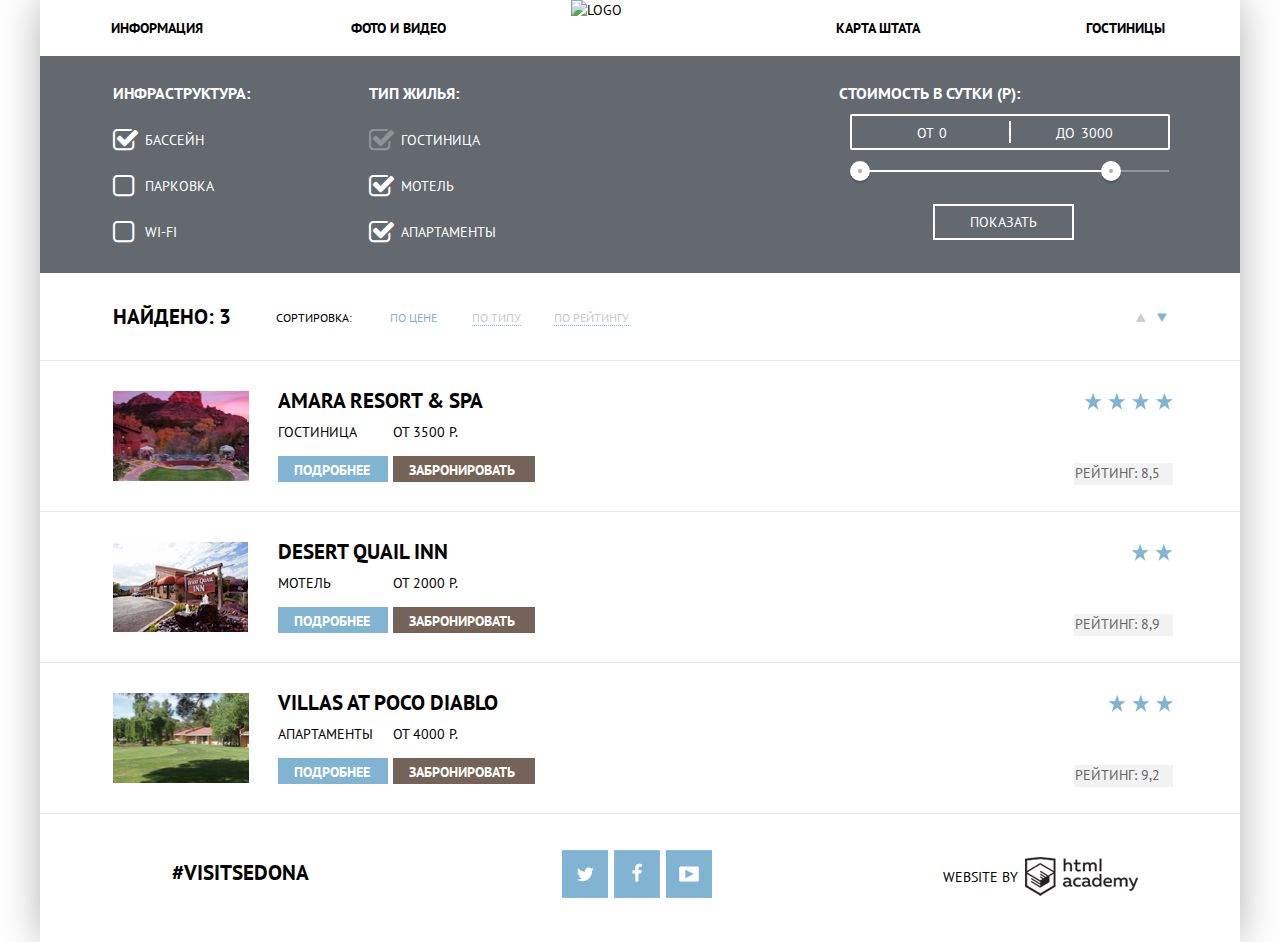
==== commit dc559de3: "финал(5)" ====
--- a/catalog.html
+++ b/catalog.html
@@ -10,144 +10,261 @@
 <body>
   <div class="block">
     <header class="main-header">
-      <nav class="menu">
-        <div>
-          <a href="#">информация</a>
-        </div>
-        <div>
-          <a href="#">фото и видео</a>
-        </div>
-         <div class="logo">
-          <a href="index.html"><img src="img/logo.png" width="138" height="71" alt="logo"></a>
-        </div>
-        <div>
-          <a href="#">карта штата</a>
-        </div>
-        <div>
-          <a href="#">гостиницы</a>
-        </div>
-      </nav>
-    </header>
+            <nav class="menu">
+                <ul>
+                    <li>
+                        <a href="#">Информация</a>
+                    </li>
+                    <li>
+                        <a href="#">Фото и видео</a>
+                    </li>
+                    <li>
+                        <a href="#">Карта штата</a>
+                    </li>
+                    <li>
+                        <a href="hotels.html">Гостиницы</a>
+                    </li>
+                </ul>
+            </nav>
+            <div class="logo">
+                <a>
+                    <img src="../114289-sedona/img/logo.png" width="138" height="70" alt="logo">
+                </a>
+            </div>
+        </header>
     <main>
       <form class="filter">
-        <div class="check">
-          <p>инфраструктура:</p>
-            
-          <label class="icon-check-on" for="infra"> бассейн </label>
-            <input type="checkbox" id="infra">
-          <label class="icon-check-off" for="parking"> <input type="checkbox" id="parking"> парковка</label>
-          <label class="icon-check-off" for="wifi"> <input type="checkbox" id="wifi"> WI-FI</label>
+            <div class="infra">
+                <h2>
+            Инфраструктура:
+          </h2>
+                <input class="icon-check-on" type="checkbox" id="pool" checked value="pool">
+                <label class="checkbox" for="pool">
+                    Бассейн
+                </label>
+                <input class="icon-check-off" type="checkbox" id="parking" value="parking">
+                <label class="checkbox" for="parking">
+                    Парковка
+                </label>
+                <input class="icon-check-off" type="checkbox" id="wi-fi" value="wi-fi">
+                <label class="checkbox" for="wi-fi">
+                    Wi-Fi
+                </label>
+            </div>
+
+            <div class="house">
+                <h2>
+            Тип жилья:
+          </h2>
+                <input class="icon-check-on" type="checkbox" checked id="hotel" value="hotel" disabled="disabled">
+                <label class="checkbox" for="hotel">
+                    Гостиница
+                </label>
+                <input class="icon-check-on" type="checkbox" checked id="motel" value="motel">
+                <label class="checkbox" for="motel">
+                    Мотель
+                </label>
+                <input class="icon-check-on" type="checkbox" checked id="apartments" value="apartments">
+                <label class="checkbox" for="apartments">
+                    Апартаменты
+                </label>
+            </div>
+
+            <div class=" list filter-hotels">
+                <h2>
+            Стоимость в сутки (Р):
+          </h2>
+                <div class="filter-price">
+                    <label class="min-price">
+                        от
+                        <input type="text" name="min-price" id="min-price" value="0">
+                    </label>
+                    <label class="max-price">
+                        до
+                        <input type="text" name="max-price" id="max-price" value="3000">
+                    </label>
+                </div>
+                <div class="filter-range">
+                    <div class="scale">
+                        <div class="bar"></div>
+                        <div class="filter-toggle filter-toggle-min"></div>
+                        <div class="filter-toggle filter-toggle-max"></div>
+                    </div>
+                </div>
+                <button class="filter-btn" type="submit">
+                    Показать
+                </button>
+            </div>
+        </form>
+
+        <section class="found">
+            <div class="found-block">
+                <h3>
+            Найдено: 3
+          </h3>
+            </div>
+
+            <div class="found-block">
+                <ul class="found-sorting">
+                    <li>
+                        Сортировка:
+                    </li>
+                    <li class="active">
+                        <a href="#">
+                По цене
+              </a>
+                    </li>
+                    <li class="sort">
+                        <a href="#">
+                По типу
+              </a>
+                    </li>
+                    <li class="sort">
+                        <a href="#">
+                По рейтингу
+              </a>
+                    </li>
+                </ul>
+            </div>
+
+            <div class="arrows">
+                <div class="arrow">
+                        <a href="#" class="icon-up-dir">
+                        </a>
+                  
+                        <a href="#" class="icon-down-dir active-dir">
+                        </a>
+                    </div>
+            </div>
+        </section>
+
+        <section class="hotels">
+            <article class="amara">
+                <div class="prev">
+                    <img src="img/amara.jpg" width="136" height="90" alt="amara resort">
+                </div>
+                <div class="name">
+                    <h2>
+              <a href="#">
+                Amara resort &amp; SPA
+              </a>
+            </h2>
+                    <div class="spa">
+                        <span>
+                Гостиница
+              </span>
+                        <a href="#">
+                Подробнее
+              </a>
+                    </div>
+                    <div class="price">
+                        <span>
+                От 3500 р.
+              </span>
+                        <a href="#">
+                Забронировать
+              </a>
+                    </div>
+                </div>
+                <div class="stars">
+                    <p class="star"><img src="img/sprite/star.png" width="89" height="17" alt="4stars"></p>
                 
-        </div>
-        <div class="type">
-          <p>тип жилья:</p>
-         
-          <label class="icon-check-on" for="hotel"> <input type="checkbox" id="hotel">Гостиница</label>
-          
-          <label class="icon-check-on" for="motel"><input type="checkbox" id="motel">Мотель</label>
-          <label class="icon-check-on" for="apart">           <input type="checkbox" id="apart">
-апартаменты</label>
-            
-        </div>
-        <div class="filter-range">
-          <p>стоимость в сутки (р):</p>
-          <div class="price-controls">
-            <label class="min-price">от<input type="text" name="min-price" value="0"></label>
-            <label class="max-price">до<input type="text" name="max-price" value="3000"></label>
-          </div>
-          <div class="range-controls">
-            <div class="scale">
-              <div class="bar"></div>
-            </div>
-            <div class="range-toggle range-toggle-min"></div>
-            <div class="range-toggle range-toggle-max"></div>
-          </div>
-          <button class="btn-transparent" type="submit">показать</button>
-        </div>
-      </form>
-      <section class="found">
-          <div class="found-block">
-        <h2> Найдено:3</h2>
-        <p class="found-sorting">сортировка:</p>
-        <a class="active" href="js/">по цене</a>
-        <a class="sort" href="js/">по типу</a>
-        <a class="sort" href="js/">по рейтингу</a>  
-              </div>
-          <div class="arrows">
-        <a class="arrow icon-up-dir" href="catalog.html"></a>
-        <a  class="arrow icon-down-dir" href="catalog.html"></a>
-              </div>
-      </section>
-      <section class="hotels">  
-        <div class="amara">
-          <div class="prev">
-            <img src="img/amara.jpg" width="135" height="90" alt="img">
-
-
-            <h2>amara resort & spa</h2>
-            <p class="spa">гостиница <span>от 3500 р.</span></p>  
-            <a href="catalog.html" class="details">подробнее</a>
-            <a href="catalog.html" class="reserve">забронировать</a>
-          </div>  
-          <div class="stars">
-            <p class="star"><img src="img/sprite/star.png" width="89" height="17" alt="star"></p>
-            <p class="rating">рейтинг:8,5</p>
-          </div>
-        </div>   
-        <div class="amara">
-          <div class="prev">
-            <img src="img/desert.jpg" width="135" height="90" alt="img">
-         
-          
-            <h2 class="desert">desert quail inn</h2>
-            <p class="spa motel">мотель<span>от 2000 р.</span></p>
-            <a href="catalog.html" class="details">подробнее</a>
-            <a href="catalog.html" class="reserve">забронировать</a>  
-          </div> 
-          <div class="stars">
-            <p class="star" style="margin-left: -41px"><img src="img/sprite/stars.png" alt="star"></p>
-            <p class="rating">рейтинг:8,9</p>
-          </div>
-         </div>
-        <div class="amara">
-          <div class="prev">
-            <img src="img/villas.jpg" width="135" height="90" alt="img">
-           
-            <h2 class="villas">villas at poco diablo</h2>
-            <p class="spa appart">апартаменты<span>от 4000 р.</span></p>
-            <a href="catalog.html" class="details">подробнее</a>
-            <a href="catalog.html" class="reserve">забронировать</a>  
-          </div> 
-          <div class="stars">
-            <p class="star" style="margin-left: -66px;"><img src="img/sprite/sta.png" alt="star"></p>
-            <p class="rating">рейтинг:9,2</p>
-          </div>
-        </div>
-      </section>
+                    <span>
+              Рейтинг: 8,5
+            </span>
+                </div>
+            </article>
+
+            <article class="amara">
+                <div class="prev">
+                    <img src="img/desert.jpg" width="135" height="90" alt="amara resort">
+                </div>
+                <div class="name">
+                    <h2>
+              <a href="#">
+                Desert Quail Inn
+              </a>
+            </h2>
+                    <div class="spa">
+                        <span>
+                Мотель
+              </span>
+                        <a href="#">
+                Подробнее
+              </a>
+                    </div>
+                    <div class="price">
+                        <span>
+                От 2000 р.
+              </span>
+                        <a href="#">
+                Забронировать
+              </a>
+                    </div>
+                </div>
+                <div class="stars">
+                    <p class="star"><img src="img/sprite/stars.png" width="42" height="17" alt="2star"></p>
+               
+                    <span>
+                Рейтинг: 8,9
+              </span>
+                </div>
+            </article>
+
+            <article class="amara">
+                <div class="prev">
+                    <img src="img/villas.jpg" width="136" height="90" alt="amara resort">
+                </div>
+                <div class="name">
+                    <h2>
+              <a href="#">
+                Villas at Poco Diablo
+              </a>
+            </h2>
+                    <div class="spa">
+                        <span>
+                Апартаменты
+              </span>
+                        <a href="#">
+                Подробнее
+              </a>
+                    </div>
+                    <div class="price">
+                        <span>
+                От 4000 р.
+              </span>
+                        <a href="#">
+                Забронировать
+              </a>
+                    </div>
+                </div>
+                <div class="stars">
+                    <p class="star"><img src="img/sprite/sta.png" width="65" height="17" alt="3star"></p>
+                 
+                    <span>
+              Рейтинг: 9,2
+            </span>
+                </div>
+            </article>
+        </section>
+
     </main>
-    <footer class="main-footer">
-      <section class="footer-contacts">
-        <p>#visitsedona</p>
-      </section>
-      <section class="footer-social">
-        <a class="social-btn sprite-t-icons" href="index.html"></a>
-        <a class="social-btn sprite-fb-icons" href="index.html"></a>
-        <a class="social-btn sprite-you-icons" href="index.html"></a>
-      </section>
-      <section class="footer-copyright">
-         <a href="https://htmlacademy.ru" target="_blank">
-          <p>Website by</p>
-          <span class="copyright"></span>
-        </a>
-      </section>
-    </footer>
+    <footer class="main-footer" style="margin-top:0px;">
+            <div class="footer-contacts">
+                <a href="#">#visitsedona</a>
+            </div>
+            <div class="footer-social">
+                <a class="social-tw" href="#"></a>
+                <a class="social-fb" href="#"></a>
+                <a class="social-youtube" href="#"></a>
+            </div>
+            <div class="footer-copyright">
+                <a href="https://htmlacademy.ru/">
+                    <span>website by</span>
+                </a>
+            </div>
+        </footer>
   </div>
-    <script>
-    var b = document.documentElement;
-b.setAttribute('data-useragent',  navigator.userAgent);
-b.setAttribute('data-platform', navigator.platform );
-
-// IE 10 == Mozilla/5.0 (compatible; MSIE 10.0; Windows NT 6.2; Trident/6.0)
-        </script>
+
 </body>
 </html>--- a/css/style.css
+++ b/css/style.css
@@ -1,34 +1,13 @@
-html {
-    background:#f2f2f2;
-    min-height:100%;
-    display: -webkit-flex;
-    display: -webkit-box;
-    display: -ms-flexbox;
-    display: flex;
-    -webkit-box-orient: vertical;
-    -webkit-box-direction: normal;
-    -webkit-flex-direction: column;
-    -ms-flex-direction: column;
-    flex-direction: column;
-}
-body {
-    font-family:"PTSans", "Arial", sans-serif;  
-    font-size:21px;
-    line-height:26px;
-    background: #fff;
-    color: #000;
-    font-weight:bold; 
-    text-transform: uppercase;
-}
 @font-face {
-  font-weight: normal;
-  font-style: normal;
-
-  font-family: "symbols-sedona";
-  src: url("../fonts/symbols-sedona.woff") format("woff"),
-       url("../fonts/symbols-sedona.woff2") format("woff2");
-}
-
+    font-family: "symbols-sedona";
+    src: url("../fonts/symbols-sedona.woff") format("woff"), url("../fonts/symbols-sedona.woff2") format("woff2");
+}
+@font-face {
+    font-weight: normal;
+    font-style: normal;
+    font-family: "symbols-sedona";
+    src: url("../fonts/symbols-sedona.woff") format("woff"), url("../fonts/symbols-sedona.woff2") format("woff2");
+}
 [class^="icon-"]::before,
 [class*=" icon-"]::before {
     display: inline-block;
@@ -45,702 +24,351 @@
     font-variant: normal;
     speak: none;
 }
-.icon-facebook::before { content: "\66"; } /* "f" */
-.icon-twitter::before { content: "\74"; } /* "t" */
-.icon-up-dir::before { content: "\25b2"; } /* "▲" */
-.icon-down-dir::before { content: "\25bc"; } /* "▼" */
-.icon-star::before { content: "\2605"; } /* "★" */
-.icon-check-off::before { content: "\2610"; font-size: 26px; } /* "☐" */
-.icon-check-on::before { content: "\2611"; font-size: 26px; } /* "☑" */
-.icon-calendar::before { content: "\e800"; } /* "" */
-.icon-plus::before { content: "\e801"; } /* "" */
-.icon-minus::before { content: "\e802"; } /* "" */
-.icon-youtube::before { content: "\f39e"; } /* "" */
-
-.social-btn:hover  {
-    background: #669ec0
+.icon-facebook::before {
+    content: "\66";
+}
+/* "f" */
+
+.icon-twitter::before {
+    content: "\74";
+}
+/* "t" */
+
+.icon-up-dir::before {
+    content: "\25b2";
+}
+/* "▲" */
+
+.icon-down-dir::before {
+    content: "\25bc";
+}
+/* "▼" */
+
+.icon-star::before {
+    content: "\2605";
+}
+/* "★" */
+
+.icon-check-off::before {
+    content: "\2610";
+}
+/* "☐" */
+
+.icon-check-on::before {
+    content: "\2611";
+}
+/* "☑" */
+
+.icon-calendar::before {
+    content: "\e800";
+}
+/* "" */
+
+.icon-bottom-back::before {
+    content: "\e801";
+}
+/* "" */
+
+.icon-minus::before {
+    content: "\e802";
+}
+/* "" */
+
+.icon-youtube::before {
+    content: "\f39e";
+}
+/* "" */
+
+body {
+    font-family: "PT Sans", "Arial", sans-serif;
+    font-size: 14px;
+    line-height: 21px;
+    text-transform: uppercase;
+    color: black;
+}
+h1 {
+    font-size: 21px;
+    line-height: 26px;
+    font-weight: bold;
+}
+h2 {
+    font-size: 21px;
+    line-height: 21px;
+    font-weight: bold;
+    color: white;
+}
+h3 {
+    font-size: 30px;
+    font-weight: bold;
+}
+a:link {
+    text-decoration: none;
 }
 .block {
-    margin: auto;
-    display:-webkit-box;
-    display:-webkit-flex;
-    display:-ms-flexbox;
-    display:flex;
-    -webkit-box-orient: vertical;
-    -webkit-box-direction: normal;
-    -webkit-flex-direction: column;
-    -ms-flex-direction: column;
-    flex-direction: column;
-    -webkit-box-flex:1;
-    -webkit-flex:auto;
-    -ms-flex:auto;
-    flex:auto;
-    max-width: 1200px;
-    min-width: 768px;
-    box-shadow: 0 0 25px #dbdbdb;
-}
-    
-.main-header {
-    width: 100%;
-    margin:auto;
-    display: -webkit-box;
-    display: -webkit-flex;
-    display: -ms-flexbox;
-    display: flex;
-    -webkit-flex-wrap: wrap;
-    -ms-flex-wrap: wrap;
-    flex-wrap: wrap;
-    box-sizing: border-box;
-    background: #fff;
+    width: 1200px;
+    margin: 0 auto;
+    box-shadow: 0 0 40px rgba(0, 0, 0, 0.3);
+}
+nav {
+    padding-left: 31px;
+}
+.nav-active a {
+    color: #766357;
+}
+.nav-active a:hover {
+    color: #604e43;
+}
+.nav-active a:active {
+    color: rgba(118, 99, 87, 0.3);
+}
+
+ul {
+    font-size: 0px;
+    text-align: left;    
+}
+li {
+    display: inline-block;
+    vertical-align: top;
+}
+.menu a {
     color: #000;
-/*    margin-left: 73px;*/
-}
-.menu {
-    display: -webkit-box;
-    display: -webkit-flex;
-    display: -ms-flexbox;
-    display: flex;
-    -webkit-justify-content: space-around;
-    -ms-flex-pack: distribute;
-    justify-content: space-around;
-    -webkit-box-align:center;
-    -webkit-align-items:center;
-    -ms-flex-align:center;
-    align-items:center;
-    -webkit-flex-wrap: wrap;
-    -ms-flex-wrap: wrap;
-    flex-wrap: wrap;
-    width: 100%;
-    height: 56px;
-    background: #fff;
-}
- .menu div {
-    font-size: 14px;
-    text-decoration: none;
-/*     width: 20%;*/
-/*
-    display: -webkit-box;
-    display: -webkit-flex;
-    display: -ms-flexbox;
-    display: flex;
-    -webkit-box-orient: horizontal;
-    -webkit-box-direction: normal;
-    -webkit-flex-direction: row;
-    -ms-flex-direction: row;
-    flex-direction: row;
-    -webkit-box-pack: center;
-    -webkit-justify-content: center;
-    -ms-flex-pack: center;
-    justify-content: center;
-    -webkit-box-align:center;
-    -webkit-align-items:center;
-    -ms-flex-align:center;
-    align-items:center; 
-*/
-}
-a {
-    text-decoration: none;
-    color: #000;
+    display: block;
+    width: 240px;
+    padding-top: 15px;
+    padding-bottom: 15px;
     font-size: 14px;
     line-height: 26px;
+    font-weight: bold;
+}
+.menu li:nth-child(3) {
+    position: relative;
+    left: 245px;
+}
+.menu li:nth-child(4) {
+    position: relative;
+    left: 255px;
+}
+.menu a:hover {
+    color: #81b3d2;
+}
+.menu a:active {
+    color: rgba(0, 0, 0, 0.3);
+}
+.logo {
+    width: 138px;
+    position: absolute;
+    top: 0;
+    left: 50%;
+    margin-left: -69px;
+} 
+.logo img {
+    max-width: 100%;
+    height: auto;
+}
+.back {
+    background: #e2eff8 url("../img/back.jpg");
+    background-position: 0 29%;
+    text-align: center;
+    padding-top: 76px;
+    height: 433px;
+}
+.back img {
+    display: block;
     margin-left: auto;
     margin-right: auto;
 }
-a:hover {
-    color: #81b3d2;
-}
-a:active {
-    color: #e5e5e5;
-}
-a:focus {
-    color: #766357;
-}
-.logo {
-    -webkit-box-align: start;
-    -webkit-align-items: flex-start;
-    -ms-flex-align: start;
-    -ms-grid-row-align: flex-start;
-    align-items: flex-start;
-    -webkit-align-self: center;
-    -ms-flex-item-align: center;
-    align-self: center;
-    text-decoration: none;   
-    margin-left: -33px;
-}
-.logo img {
-/*    background: url("img/index/logo.png");*/
-    margin-top: 23px;
-    z-index: 99;
+.shape {
+    margin-top: 24px;
+}
+.content {
+    background: white;
+    text-align: center;
+    padding-top: 46px;
+    padding-bottom: 36px;
+}
+.content p {
+    line-height: 26px;
+    padding-top: 13px;
+}
+.photo,
+.icons {
+    font-size: 0px;
+}
+.photo-content-left {
+    background: #81b3d2;
+    display: inline-block;
+    vertical-align: top;
+    width: 400px;
+    font-size: 14px;
+    text-align: center;
+    padding-top: 40px;
+    padding-bottom: 38px;
+}
+.photo-content-left h2,
+.photo-content-left span,
+.photo-content-left p {
+    display: block;
+}
+.photo-content-left span {
+    padding-top: 4px;
+    color: white;
+}
+.photo-content-left p {
+    padding-top: 6px;
+    color: white;
+}
+/*
+.reasons-grey {
+    background: #eeeeee;
+    color: black;
+    padding-top: 32px;
+    padding-bottom: 44px;
+  }
+*/
+
+/*
+.reasons-grey h2,
+.reasons-grey span,
+.reasons-grey p {
+    display: block;
+    color: black;
+}
+.reasons-grey span {
+    padding-top: 4px;
+    color: black;
+}
+.reasons-grey p {
+    padding-top: 6px;
+    color: black;
+}
+*/
+.photo-photos-left {
+    display: inline-block;
+    vertical-align: top;
+    line-height: 0;
+}
+.icons h2 {
+    color: black;
+    margin-top: 163px;
+    margin-bottom: 23px;
+}
+.icons-item {
     position: relative;
-    top: auto;
-}
-main {
-    width: 100%;
-    max-width: 1200px;
-    min-width: 768px;
-    margin: auto;
-    display: -webkit-box;
-    display: -webkit-flex;
-    display: -ms-flexbox;
-    display: flex;
-    -webkit-box-orient: vertical;
-    -webkit-box-direction: normal;
-    -webkit-flex-direction: column;
-    -ms-flex-direction: column;
-    flex-direction: column;
-    -webkit-box-flex: 1;
-    -webkit-flex-grow: 1;
-    -ms-flex-positive: 1;
-    flex-grow: 1;
-    -webkit-flex-wrap: wrap;
-    -ms-flex-wrap: wrap;
-    flex-wrap: wrap;
-    -webkit-flex-shrink: 1;
-    -ms-flex-negative: 1;
-    flex-shrink: 1;
-    box-sizing: border-box;
-    -webkit-box-pack: center;
-    -webkit-justify-content: center;
-    -ms-flex-pack: center;
-    justify-content: center;
-}
-.back {
-    background: url("../img/back.jpg") no-repeat;
-    background-size: cover;
-    width:100%;
-    height:509px;
-    display: -webkit-box;
-    display: -webkit-flex;
-    display: -ms-flexbox;
-    display: flex;
-    -webkit-box-orient: vertical;
-    -webkit-box-direction: normal;
-    -webkit-flex-direction: column;
-    -ms-flex-direction: column;
-    flex-direction: column;
-    -webkit-justify-content: space-around;
-    -ms-flex-pack: distribute;
-    justify-content: space-around;
-    z-index: 1;
-}   
-.back img {
-    display: block;
-    margin-left: auto;
-    margin-right: auto;
-    margin-top: 61px;
-}
-.back .top {
-    margin-top: 10px;
-}
-.back .top::after {
-    content:"";
-    display: block;
-    border-bottom: 2px solid #766357;
+    display: inline-block;
+    vertical-align: top;
+    width: 400px;
+    font-size: 14px;
+    text-align: center;
+    padding-bottom: 67px;
+}
+.icons-item::before {
+    content: "";
     position: absolute;
-    top: -30px;
-    width: 256px;
-    z-index: 99;
-}
-
-.shape {
-    width: 100%;
-    height: 4.75%;
-}
-.content {
-    width:100%;
-    height: 217px;
-    display: -webkit-box;
-    display: -webkit-flex;
-    display: -ms-flexbox;
-    display: flex;
-    -webkit-box-orient: vertical;
-    -webkit-box-direction: normal;
-    -webkit-flex-direction: column;
-    -ms-flex-direction: column;
-    flex-direction: column;
-}
-h2 {
-    color:#000;
-    font-size:21px;
-    font-weight:bold;
-    margin-top: 60px;
-    margin-left: auto;
-    margin-right: auto;
-    text-align: left;
-}
-p {
-    font-size: 14px;
-    color: #858585;
-    margin-left: auto;
-    margin-right: auto;
+    top: 58px;
+    left: 163px;
+    width: 75px;
+    height: 75px;
+    background-image: url("../img/services-icon.png");
+    background-repeat: no-repeat;
+}
+.icon-item:nth-child(2)::before {
+    background-position: -75px 1px;
+}
+.icon-item:nth-child(3)::before {
+    width: 64px;
+    margin-left: 4px;
+    background-position: -150px 0px;
+}
+.photo-photos-right {
+    display: inline-block;
+    vertical-align: top;
+    line-height: 0;
+}
+.photo-content-right {
+    margin-top: -255px;
+    margin-left: 799px;
+    background: #81b3d2;
+    display: inline-block;
+    vertical-align: top;
+    width: 400px;
+    font-size: 14px;
     text-align: center;
-}
-.photo {
-    display: -webkit-box;
-    display: -webkit-flex;
-    display: -ms-flexbox;
-    display: flex;
-    -webkit-box-orient: horizontal;
-    -webkit-box-direction: normal;
-    -webkit-flex-direction: row;
-    -ms-flex-direction: row;
-    flex-direction: row;
-    -webkit-justify-content: space-around;
-    -ms-flex-pack: distribute;
-    justify-content: space-around;
-    width:100%;
-    height: 256px;
-    box-sizing: content-box;
-    -webkit-box-flex: 1; -webkit-flex-grow: 1; 
-    -ms-flex-positive: 1; 
-    flex-grow: 1;
-    background-color: #81b3d2;
-}
-.photo-content-left {
-    width: 33.34%;
-    height: 256px;
-    display: -webkit-box;
-    display: -webkit-flex;
-    display: -ms-flexbox;
-    display: flex;
-    -webkit-box-orient: vertical;
-    -webkit-box-direction: normal;
-    -webkit-flex-direction: column;
-    -ms-flex-direction: column;
-    flex-direction: column;   
-    -webkit-box-pack: center;   
-    -webkit-justify-content: center;   
-    -ms-flex-pack: center;   
-    justify-content: center;
-    -webkit-align-self: center;
-    -ms-flex-item-align: center;
-    align-self: center;
-    box-sizing: content-box;
-    background: #81b3d2;
-}
-.photo-text {
+    padding-top: 40px;
+    padding-bottom: 38px;
+}
+.photo-content-right h2,
+.photo-content-right span,
+.photo-content-right p {
+    display: block;
+}
+.photo-content-right span {
+    padding-top: 4px;
+    color: white;
+}
+.photo-content-right p {
+    padding-top: 6px;
+    color: white;
+}
+.description {
+    font-size: 0px;
+    background: #eee;
+    color: #000;
+    padding-top: 32px;
+    padding-bottom: 44px;
+    margin-top: -20px;
+}
+.description-text {
+    display: inline-block;
+    vertical-align: top;
+    width: 400px;
+    font-size: 14px;
+    text-align: center;
+    color: #000;
+}
+.description-text h2 {
+    font-size: 21px;
+    line-height: 21px;
+    font-weight: bold;
+    padding-bottom: 5px;
+    color: #000;
+}
+.description-text span {
+    padding-top: 4px;
+    color: #000;
+}
+.description-text p {
+    padding-top: 6px;
+    color: #000;
+}
+.interest {
+    position: relative;
+    padding-top: 33px;
+    text-align: center;
+}
+.interest p {
+    line-height: 24px;
+    margin-bottom: 45px;
+}
+.interest a {
+    display: block;
+    width: 566px;
+    font-size: 21px;
+    line-height: 26px;
+    font-weight: bold;
     color: #fff;
-    margin-top: 55px;
-    margin-bottom: 0px;
-    text-align: center;
-}
-.nomber {
-    margin-bottom: 0px;
-    color: #fff;
-    text-align: center;
-}
-/*
-.nomber::after {
-    content: '';
-    position: relative;
-    display: block;
-    border-bottom: 2px solid #fff;
-    width: 9px;
-    top: -14px;
-    left: -15px;
-}
-.nomber::before {
-    content: '';
-    position: relative;
-    display: block;
-    border-bottom: 2px solid #fff;
-    width: 9px;
-    top: 14px;
-    right: -30px;
-}
-*/
-.photo-text-p {
-    color: #fff;
-    text-align: center;
-    margin-bottom: 55px;
-}
-.photo-photos-left {
-    width:66.66%;
-/*    height: 256px;*/
-    display: -webkit-box;
-    display: -webkit-flex;
-    display: -ms-flexbox;
-    display: flex;
-    -webkit-box-orient: vertical;
-    -webkit-box-direction: normal;
-    -webkit-flex-direction: column;
-    -ms-flex-direction: column;
-    flex-direction: column;
-    background: url("../img/index/nomber.jpg") no-repeat;
-    background-size: cover;
-}
-.photo-photos-left img,
-.photo-photos-right img {
-    margin-top: 0;
-}
-.photo-content-right {
-    width: 33.34%;
-    height: 256px;
-    display: -webkit-box;
-    display: -webkit-flex;
-    display: -ms-flexbox;
-    display: flex;
-    -webkit-box-orient: vertical;
-    -webkit-box-direction: normal;
-    -webkit-flex-direction: column;
-    -ms-flex-direction: column;
-    flex-direction: column;   
-    -webkit-box-pack: center;
-    -webkit-justify-content: center;
-    -ms-flex-pack: center;
-    justify-content: center;
-    -webkit-align-self: center;
-    -ms-flex-item-align: center;
-    align-self: center;
-    box-sizing: content-box;
-    background: #81b3d2;
-}
-.photo-photos-right {
-    width: 66.66%;
-/*    height: 256px;*/
-    background: url("../img/index/number.jpg") no-repeat;
-    background-size: cover;
-}
-.icons {
-   display: -webkit-box;
-    display: -webkit-flex;
-    display: -ms-flexbox;
-    display: flex;
-    -webkit-box-orient: horizontal;
-    -webkit-box-direction: normal;
-    -webkit-flex-direction: row;
-    -ms-flex-direction: row;
-    flex-direction: row;
-    -webkit-box-pack: center;
-    -webkit-justify-content: center;
-    -ms-flex-pack: center;
-    justify-content: center;
-    width: 100%;
-    height: 330px;
-    box-sizing: content-box;
-}
-.icons-item {
-    width: 33.3%;
-    height: 330px;
-    text-align: center;
-    background: url("../img/1icons.png") no-repeat center top;
-    margin-top:60px;
-/*
-    display: -webkit-box;
-    display: -webkit-flex;
-    display: -ms-flexbox;
-    display: flex;
-    -webkit-box-orient: vertical;
-    -webkit-box-direction: normal;
-    -webkit-flex-direction: column;
-    -ms-flex-direction: column;
-    flex-direction: column;
-    -webkit-justify-content: space-around;
-    -ms-flex-pack: distribute;
-    justify-content: space-around;
-    -webkit-box-align: center;
-    -webkit-align-items: center;
-    -ms-flex-align: center;
-    align-items: center;
-    -webkit-align-self: center;
-    -ms-flex-item-align: center;
-    align-self: center;
-*/
-}
-/*
-.icons-item img {
-    margin-top: 60px;
-    margin-bottom: 30px;
-}
-*/
-.icons-item:nth-child(2) {
-    background: url("../img/2icons.png") no-repeat center top;
-}
-.icons-item:nth-child(3) {
-    background: url("../img/3icons.png") no-repeat center top;
-}
-.icons-item h2 {
-    text-align: center;
-    margin-bottom: 30px;
-    margin-top: 113px;
-}
-.description {
-    display: -webkit-box;
-    display: -webkit-flex;
-    display: -ms-flexbox;
-    display: flex;
-    -webkit-box-pack: center;
-    -webkit-justify-content: center;
-    -ms-flex-pack: center;
-    justify-content: center;
-    background-color: #eee;
-    width: 100%;
-    height: 255px;
-}
-.description-text {
-    width: 33.34%;
-    height: 256px;
-    display: -webkit-box;
-    display: -webkit-flex;
-    display: -ms-flexbox;
-    display: flex;
-    -webkit-box-orient: vertical;
-    -webkit-box-direction: normal;
-    -webkit-flex-direction: column;
-    -ms-flex-direction: column;
-    flex-direction: column;
-    -webkit-box-pack: center;
-    -webkit-justify-content: center;
-    -ms-flex-pack: center;
-    justify-content: center;
-    -webkit-align-self: center;
-    -ms-flex-item-align: center;
-    align-self: center;
-    box-sizing: content-box;
-    text-align: center;
-}
-.description-text b {
-    text-align: center;
-    margin-top: 50px;
-    margin-bottom: 0px;
-}
-.numbers {
-    text-align: center;
-    margin-bottom: 0px;
-}
-.description-content {
-    text-align: center;
-    margin-bottom: 65px;
-}
-/*
-.numbers::after {
-    content: '';
-    display: block;
-    border-bottom: 2px solid #979797;
-    position: relative;
-    width: 9px;
-    top: -14px;
-    left: -15px;
-}
-.numbers::before {
-    content: '';
-    position: relative;
-    display: block;
-    border-bottom: 2px solid #979797;
-    width: 9px;
-    top: 14px;
-    right: -30px;
-}
-*/
-.interest {
-    width: 100%;
-    height: 290px;
-    display: -webkit-box;
-    display: -webkit-flex;
-    display: -ms-flexbox;
-    display: flex;
-    -webkit-box-orient: vertical;
-    -webkit-box-direction: normal;
-    -webkit-flex-direction: column;
-    -ms-flex-direction: column;
-    flex-direction: column;
-}
-
-.interest h2 {
-    font-size: 30px;
-    color: #000;
-    font-weight: bold;
-    line-height: 24px;
-    text-align: center;
-    text-transform: uppercase;
-}
-.interest p {
-    font-size: 14px;
-    text-align: center;
-    color: #333;
-}
-
-.interest .interest-search {
-    display: block;
-    color: #fff;
-    font-size: 21px;
-    text-decoration: none;
-    background-color: #766357;
-    width: 568px;
-    height: 86px;
-    text-align: center;
-    padding-top: 35px;
-}
-.map {
-    background: url("../img/index/map.jpg") no-repeat;
-    width: 100%;
-    height: 593px;
-}
-.main-footer {
-    display: -webkit-box;
-    display: -webkit-flex;
-    display: -ms-flexbox;
-    display: flex;
-    -webkit-box-orient: horizontal;
-    -webkit-box-direction: normal;
-    -webkit-flex-direction: row;
-    -ms-flex-direction: row;
-    flex-direction: row;
-    -webkit-flex-wrap: nowrap;
-    -ms-flex-wrap: nowrap;
-    flex-wrap: nowrap;
-    -webkit-justify-content: space-around;
-    -ms-flex-pack: distribute;
-    justify-content: space-around;
-    -webkit-box-align: center;
-    -webkit-align-items: center;
-    -ms-flex-align: center;
-    align-items: center;
-    background: #f9fbf6;
-    width: 100%;
-    height: 120px;
-    max-width: 1200px;
-    min-width: 768px;
-    margin:auto;
-    box-sizing: border-box;
-}
-.footer-contacts p {
-    color: #000;
-    font-size: 21px;
-    font-weight: bold;
-    line-height: 26px;
-    margin-left: 46px;
-}
-.footer-social {
-    text-align: center;
-}
-.social-btn  {
-    display: -webkit-inline-box; 
-    display: -webkit-inline-flex; 
-    display: -ms-inline-flexbox;
-    display: inline-flex;
-    color: #fff;
-    background: #81b3d2 url("../img/sprite/icons.png") no-repeat center;
-    width: 44px;
-    height: 44px;
-    text-align: center;
-}
-.social-btn:hover {
-     background: #669ec0 url("../img/sprite/icons.png") no-repeat center;
-}
-.social-btn:active {
-    background: #5496bd;
-}
-.footer-copyright {
-    display: -webkit-box;
-    display: -webkit-flex;
-    display: -ms-flexbox;
-    display: flex;
-    -webkit-box-pack: end;
-    -webkit-justify-content: flex-end;
-    -ms-flex-pack: end;
-    justify-content: flex-end;
-    -webkit-box-align: center;
-    -webkit-align-items: center;
-    -ms-flex-align: center;
-    align-items: center;
-}
-.footer-copyright a {
-    display: inline-flex;
-    margin-left: -40px;
-}
-.footer-copyright p {
-    color: #000;
-    font-size: 14px;
-    font-weight: 400;
-    line-height: 26px; 
-/*    margin-left: 40px;*/
-    width: 93px;
-}
-.footer-copyright span {
-  display: inline-block;
-  vertical-align: middle;
-  line-height: 26px;
-    margin-top: 10px;
-}
-.copyright {
-  width: 113px;
-  height: 40px;
-  background: url(../img/sprite/htmlacademy-logo.png) no-repeat;
-}
-.copyright:hover {
-  background-position: 0 -48px;
-}
-.copyright:active {
-    background-position: 0 -94px;
-}
-.sprite {
-    background-image: url(../img/sprite/icons.png);
-    background-repeat: no-repeat;
-    display: block;
-}
-
-.sprite-calendar {
-    width: 21px;
-    height: 22px;
-    background-position: -8px -8px;
-}
-
-.sprite-fb-icons {
-    background-position: -28px 6px; 
-}
-.sprite-fb-icons:hover {
-    background-position: -28px 6px;
-/*    color: #fff;*/
-}
-.sprite-fb-icons:active {
-    background: #5496bd url("../img/sprite/fb-icons-active.png") no-repeat center;
-}
-.sprite-t-icons {
-    background-position: -57px 8px;
-}
-.sprite-t-icons:hover {
-     background-position: -57px 8px;
-}
-.sprite-t-icons:active {
-     background: #5496bd url("../img/sprite/t-icons-active.png") no-repeat center;
-}
-.sprite-you-icons {
-    background-position: -59px -24px;
-}
-.sprite-you-icons:hover {
-     background-position: -59px -24px;
-}
-.sprite-you-icons:active {
-    background: #5496bd url("../img/sprite/you-icons-active.png") no-repeat center;
-}
-}
-h1 {
-    font-family: "Myriad Pro", "Arial", sans-serif;
-    line-height:26px;
-    color:#000;
-    font-size:21px;
-    text-transform:uppercase;
+    background: #766357;
+    margin-left: 315px;
+    padding-top: 30px;
+    padding-bottom: 32px;
 }
 .search {
-    width: 568px;
-    height: 398px;
-    display: -webkit-box;
-    display: -webkit-flex;
-    display: -ms-flexbox;
-    display: flex;
-    -webkit-box-orient: vertical;
-    -webkit-box-direction: normal;
-    -webkit-flex-direction: column;
-    -ms-flex-direction: column;
-    flex-direction: column;
-    -webkit-justify-content: space-around;
-    -ms-flex-pack: distribute;
-    justify-content: space-around;
     display: none;
+    position: absolute;
+    top: 1;
     background: #fff;
-    position: absolute;
-    left: calc(50% - 284px);
+    width: 457px;
+    margin-left: 315px;
+    padding: 54px 55px 52px 54px;
      -webkit-animation-name:search;
      animation-name:search; 
 -webkit-animation-duration:1.5s; 
@@ -749,8 +377,7 @@
 animation-timing-function:ease-out;
 -webkit-animation-fill-mode:forwards;
 animation-fill-mode:forwards;  
-
-  }
+}
 @-webkit-keyframes search {
     from {-webkit-transform: translate(0px, -1000px);
         transform: translate(0px, -1000px);}
@@ -759,747 +386,627 @@
     from {-webkit-transform: translate(0px, -1000px);
         transform: translate(0px, -1000px);}
 }
-.search-show {
-    display: -webkit-box;display: -webkit-flex;
-    display: -ms-flexbox;display: flex;
-    height: 396px;
+.show {
+    display: block;
+    -webkit-animation: "search" 0.9s;
+    animation: "show" 0.6s;
 }
 .search-block {
-    display: -webkit-box;
-    display: -webkit-flex;
-    display: -ms-flexbox;
-    display: flex;
-    -webkit-box-orient: vertical;
-    -webkit-box-direction: normal;
-    -webkit-flex-direction: column;
-    -ms-flex-direction: column;
-    flex-direction: column;
-    -webkit-box-pack: justify;
-    -webkit-justify-content: space-between;
-    -ms-flex-pack: justify;
-    justify-content: space-between;
-    -webkit-box-align: center;
-    -webkit-align-items: center;
-    -ms-flex-align: center;
-    align-items: center;
-    width: 100%;
-    height: 287px;
-}
-.row {
-    display: -webkit-box;
-    display: -webkit-flex;
-    display: -ms-flexbox;
-    display: flex;
-    -webkit-box-pack: center;
-    -webkit-justify-content: center;
-    -ms-flex-pack: center;
-    justify-content: center;
-    -webkit-box-align: center;
-    -webkit-align-items: center;
-    -ms-flex-align: center;
-    align-items: center;
-}
-.sprite-calendar {
-    background-image: url("../img/sprite/icons.png");
+    font-size: 0;
+}
+.search-block label {
+    display: inline-block;
+    vertical-align: middle;
+    width: 110px;
+    font-size: 14px;
+    line-height: 38px;
+    font-weight: bold;
+    text-transform: uppercase;
+    margin-bottom: 29px;
+}
+.search-block input {
+    display: inline-block;
+    vertical-align: top;
+    background: #f2f2f2;
+    border: none;
+    font-size: 14px;
+    line-height: 36px;
+    font-weight: bold;
+    text-transform: uppercase;
+    color: black;
+}
+
+.data {
+    display: inline-block;
+    vertical-align: top;
+    padding-left: 15px;
+    width: 331px;
+}
+.datas {
+    display: inline-block;
+    vertical-align: top;
+    padding-left: 12px;
+    width: 334px;
+}
+.person {
+    width: 38px;
+    text-align: center;
+}
+.search-calendar {
+    width: 21px;
+    height: 38px;
+    display: inline-block;
+    background-image: url("../img/calender-icon.png");
     background-repeat: no-repeat;
-    background-color: #c2c2c2;
-    width: 22px;
-    height: 22px;
-    background-position: 317px 2px;
-}
-.sprite-calendar:hover { 
-    background-image: url("../img/sprite/calendar-hover-.png");
+    position: absolute;
+    left: 484px;
+}
+.search-calendar:hover {
+    background-position: center;
+}
+.search-calendar:active {
+    background-position: bottom;
+}
+.search-block input:hover {
+    background: #ebebeb;
+}
+.search-block input:active {
+    background: white;
+    outline: 2px solid #e5e5e5;
+}
+button.minus,
+button.plus {
+    display: inline-block;
+    vertical-align: top;
+    width: 38px;
+    height: 38px;
+    background-image: url(../img/plus-minus.png);
     background-repeat: no-repeat;
-    width: 22px;
-    height: 22px;
-    background-position: 325px 10px;
-    background-color: #000;
-}
-.search label,
-.select label {
-    font-size: 14px;
-    line-height: 26px;
-    font-family: "PTSans", "Arial", sans-serif;
-    color: #000;
-    text-transform: uppercase;
-    margin-right: 10px;
-}
-.search input[type="text"] {
-    width: 345px;
-    height: 38px;
     border: none;
-    background-color: #f2f2f2;
-    padding-left: 15px;
-    position: relative;
-}
-/*
-.search input::before {
-    background: url(../img/sprite/calendar.png) no-repeat;
-    position: absolute;
-    top: 0px;
-    right: 0px;
-}
-*/
-.search input:hover {
-    background-color: #ebebeb;
-}
-.search input:active {
-    background-color: #fff;
-    border: 1px solid #e5e5e5;
-  
-}
-.search input:focus {
-    background: #fff;
-    border: 1px solid #e5e5e5;
-}
-.block-select {
-    display: -webkit-box;
-    display: -webkit-flex;
-    display: -ms-flexbox;
-    display: flex;
-    -webkit-justify-content: space-around;
-    -ms-flex-pack: distribute;
-    justify-content: space-around;
-    -webkit-box-align: center;
-    -webkit-align-items: center;
-    -ms-flex-align: center;
-    align-items: center;
-    width: 508px;
-    margin-left: 3px;
-}
-.select {
-    display: -webkit-box;
-    display: -webkit-flex;
-    display: -ms-flexbox;
-    display: flex;
-    -webkit-box-pack: center;
-    -webkit-justify-content: center;
-    -ms-flex-pack: center;
-    justify-content: center;
-}
-.select input[type="text"] {
-    width: 38px;
-    height: 36px;
-    background-color: #f2f2f2;
-    border: none;
-    text-align: center;
-    padding-left: 0px;
-}
-.select a {
-    display: block;
-    color: #a9a9a9;
-    background: #f2f2f2;
-    width: 38px;
-    height: 29px;
-    font-family: "icomoon";
-    font-size: 14px;
-    line-height: 26px;
-    text-align: center;
-    padding-top: 9px;
-}
-.icon-minus:hover,
-.icon-plus:hover {
-    color: #000;
-}
-.select .icon-minus:active,
-.select .icon-plus:active {
-    color: #81b3d2;
-}
-/*
-.search-btn {
-    margin-top: 55px;
-}
-*/
-.search-btn .btn {
-    width: 465px;
-    height: 60px;
-    color: #fff;
+    outline: none;
+    padding: 0;
+    margin: 0;
+    box-shadow: none;
+}
+button.minus {
+    background-position: -38px 0;
+}
+button.minus:hover {
+    background-position: -38px -38px;
+}
+button.minus:active {
+    background-position: -38px -76px;
+}
+button.plus:hover {
+    background-position: 0 -38px;
+}
+button.plus:active {
+    background-position: 0 -76px;
+}
+form label.child {
+    width: 62px;
+    padding-left: 53px;
+}
+button.btn {
+    width: 460px;
+    padding-top: 16px;
+    padding-bottom: 16px;
+    margin-top: 26px;
     background: #81b3d2;
     border: none;
     font-size: 21px;
     line-height: 26px;
+    font-weight: bold;
     text-transform: uppercase;
-}
-.search-btn .btn:hover {
+    color: white;
+}
+button.btn:hover {
     background: #669ec0;
 }
-.search-btn .btn:active {
+button.btn:active {
+    color: #94b9d2;
+    background: #5496bd;
+}
+footer {
+    background-color: rgba(255, 255, 255, 0.8);
+    font-size: 0;
+}
+.opacity {
+    position: absolute;
+    margin-top: -126px;
+}
+.footer-contacts,
+.footer-social,
+.footer-copyright {
+    display: inline-block;
+    vertical-align: top;
+    width: 400px;
+    text-align: center;
+    padding-top: 36px;
+    padding-bottom: 44px;
+}
+.footer-contacts a {
+    display: block;
+    margin-top: 10px;
+    font-size: 21px;
+    line-height: 26px;
+    font-weight: bold;
+    text-transform: uppercase;
+    color: black;
+}
+.footer-social a {
+    display: inline-block;
+    vertical-align: top;
+    width: 46px;
+    height: 48px;
+    background-image: url(../img/social-icon.png);
+    background-repeat: no-repeat;
+    margin-right: 6px;
+}
+.social-tw:hover {
+    background-position: -46px 0;
+}
+.social-tw:hover {
+    background-position: -92px 0;
+}
+.social-fb {
+    background-position: 0 -48px;
+}
+.social-fb:hover {
+    background-position: -46px -48px;
+}
+.social-fb:active {
+    background-position: -92px -48px;
+}
+.social-youtube {
+    background-position: 0 -96px;
+}
+.social-youtube:hover {
+    background-position: -46px -96px;
+}
+.social-youtube:active {
+    background-position: -92px -96px;
+}
+.footer-copyright a {
+    display: inline-block;
+    vertical-align: middle;
+    width: 82px;
+    font-size: 14px;
+    line-height: 26px;
+    font-weight: normal;
+    color: black;
+    text-align: left;
+    padding-top: 7px;
+    padding-bottom: 7px;
+    padding-right: 113px;
+/*    margin-left: 102px;*/
+    margin-top: 7px;
+    background-image: url(../img/academy-logo.png);
+    background-repeat: no-repeat;
+    background-position: top right;
+}
+.footer-copyright a:hover {
+    background-image: url(../img/academy-logo.png);
+    background-repeat: no-repeat;
+    background-position: 82px -42px;
+}
+.footer-copyright a:active {
+    background-image: url(../img/academy-logo.png);
+    background-repeat: no-repeat;
+    background-position: 82px -84px;
+}
+.footer-copyright span {
+    display: inline-block;
+    vertical-align: top;
+}
+
+/*hotels*/
+.filter,
+.found {
+    font-size: 0px;
+}
+.filter {
+    background: #63696f url(../img/background-hotels.jpg);
+    padding-top: 14px;
+    padding-left: 73px;
+    padding-right: 73px;
+}
+.infra {
+    display: inline-block;
+    vertical-align: top;
+    width: 240px;
+    font-size: 14px;
+    line-height: 21px;
+    color: white;
+}
+.infra:first-child {
+    width: 256px;
+}
+
+.infra label,
+.house label {
+    display: block;
+    padding-top: 12px;
+    padding-bottom: 13px;
+}
+.infra h2,
+.house h2 {
+    font-size: 16px;
+    line-height: 21px;
+}
+input[type="checkbox"] {
+    display: none;
+}
+label.checkbox::before {
+    content: "\2610";
+    font-family: "symbols-sedona";
+    font-size: 27px;
+    display: inline-block;
+    vertical-align: top;
+    width: 28px;
+}
+input[type="checkbox"]:checked + label.checkbox::before {
+    content: "\2611";
+    font-family: "symbols-sedona";
+    font-size: 27px;
+    display: inline-block;
+    vertical-align: top;
+    width: 28px;
+}
+input[type="checkbox"]:disabled + label.checkbox::before {
+    content: "\2611";
+    font-family: "symbols-sedona";
+    font-size: 27px;
     color: rgba(255, 255, 255, 0.3);
-    background: #5496bd;
-}
-.filter {
-    display: -webkit-box;
-    display: -webkit-flex;
-    display: -ms-flexbox;
-    display: flex;
-    -webkit-box-orient: horizontal;
-    -webkit-box-direction: normal;
-    -webkit-flex-direction: row;
-    -ms-flex-direction: row;
-    flex-direction: row;
-    -webkit-justify-content: space-around;
-    -ms-flex-pack: distribute;
-    justify-content: space-around;
-    width: 100%;
-    height: 230px;
-    background: #fff url("../img/filter.jpg") no-repeat;
-}
-
-    
-.check {
-    height: 157px;
-    display: -webkit-box;
-    display: -webkit-flex;
-    display: -ms-flexbox;
-    display: flex;
-    -webkit-box-orient: vertical;
-    -webkit-box-direction: normal;
-    -webkit-flex-direction: column;
-    -ms-flex-direction: column;
-    flex-direction: column;
-    -webkit-justify-content: space-around;
-    -ms-flex-pack: distribute;
-    justify-content: space-around;
-    -webkit-box-align: start;
-    -webkit-align-items: flex-start;
-    -ms-flex-align: start;
-    align-items: flex-start;  
-    margin-top: 28px;
-    margin-left: -51px;
-    margin-right: 23px;
-}
-html[data-useragent*='MSIE 10.0'] .check {
-  margin-top: 1px;
-    margin-left: -60px;
-    margin-right: 23px;
-    display: block;
-    width: 200px;
-}
-
- 
-.icon-check-on {
-    margin-bottom: 22px;
+}
+.house {
+    width: 470px;
+    display: inline-block;
+    vertical-align: top;
+    font-size: 14px;
+    line-height: 21px;
+    color: #fff;
+}
+button {
+    display: block;
+}
+.filter-hotels {
+    display: inline-block;
+    vertical-align: top;
+    width: 328px;
     font-size: 14px;
     line-height: 21px;
     font-weight: normal;
-    color: #fff;
-}
-.icon-check-off {
-    margin-bottom: 22px;
-    font-size: 14px;
-    line-height: 21px;
-    font-weight: normal;
-    color: #fff;
-}
-.check p {
+    color: white;
+}
+.filter-hotels h2 {
     font-size: 16px;
     line-height: 21px;
-      color: #fff;
-    text-transform: uppercase;
-    font-weight: bold;
-    font-family: "PT Sans", "Arial", sans-serif;
-    text-align: center;
-    margin-left: 50px;
-    margin-bottom: 25px;
-}
-html[data-useragent*='MSIE 10.0'] .check p {
-    font-size: 16px;
-    line-height: 21px;
-      color: #fff;
-    text-transform: uppercase;
-    font-weight: bold;
-    font-family: "PT Sans", "Arial", sans-serif;
-    text-align: center;
-    margin-left: 54px;
-    margin-bottom: 25px;
-}
-.check label {
-    margin-left: 43px;
-}
-html[data-useragent*='MSIE 10.0'] .check label {
-    margin-left:55px;
-    margin-bottom:20px;
-    display: inline-block;
-}
-.check input,
-.type input {
-    display: none;
-}
-.type {
-    display: -webkit-box;
-    display: -webkit-flex;
-    display: -ms-flexbox;
-    display: flex;
-    -webkit-box-orient: vertical;
-    -webkit-box-direction: normal;
-    -webkit-flex-direction: column;
-    -ms-flex-direction: column;
-    flex-direction: column;
-    -webkit-justify-content: space-around;
-    -ms-flex-pack: distribute;
-    justify-content: space-around;
-    -webkit-box-align: start;
-    -webkit-align-items: flex-start;
-    -ms-flex-align: start;
-    align-items: flex-start;
-    height: 157px;
-    margin-top: 28px;
-    margin-left: -47px;
-}
-html[data-useragent*='MSIE 10.0'] .type {
-   height: 157px;
-    margin-top: 30px;
-    margin-left: -102px;
-    display: block;
-    width: 200px;
-}
-.type p {
-    margin-left: 5px;
-    margin-bottom: 25px;
-    font-size: 16px;
-    line-height: 21px;
-      color: #fff;
-    text-transform: uppercase;
-    font-weight: bold;
-    font-family: "PT Sans", "Arial", sans-serif;
-}
-html[data-useragent*='MSIE 10.0'] .type p {
-    margin-left: -11px;
-    margin-bottom: 25px;
-    margin-top: -12px;
-    font-size: 16px;
-    line-height: 21px;
-      color: #fff;
-    text-transform: uppercase;
-    font-weight: bold;
-    font-family: "PT Sans", "Arial", sans-serif;
-}
-html[data-useragent*='MSIE 10.0'] .type label {
-    margin-left:43px;
-    margin-bottom:20px;
-    display: inline-block;
-}
-.filter-range {
-    width: 318px;
-    color: #fff;
-    text-transform: uppercase;
-    font-weight: 400;
-    font-family: "PT Sans", "Arial", sans-serif;
-    margin-left: 170px;
-}
-.filter-range p {
-    font-weight: bold;
-    font-size: 16px;
-    line-height: 21px;
-    color: #fff;
-    margin-right: 117px;
-}
-.price-controls {
-    display: -webkit-box;
-    display: -webkit-flex;
-    display: -ms-flexbox;
-    display: flex;
-    -webkit-flex-wrap: wrap;
-    -ms-flex-wrap: wrap;
-    flex-wrap: wrap;
-    height: 36px;
+    margin-bottom: 10px
+}
+.filter-price {
+    width: 316px;
+    height: 32px;
+    margin-left: 11px;
     margin-bottom: 20px;
-    border: 2px solid #fff;
+    border: 2px solid white;
     border-radius: 2px;
     font-size: 0;
     position: relative;
-    margin-left: 17px;
-}
-.price-controls::after {
-    content:"";
+}
+.filter-price::after {
+    content: "";
     position: absolute;
     top: 50%;
     left: 50%;
+    -webkit-transform: translate(-50%, -50%);
+    transform: translate(-50%, -50%);
     width: 2px;
     height: 22px;
-    background: #fff;
-    -webkit-transform: translate(-50%, -50%);
-    transform: translate(-50%, -50%);
-}
-.price-controls label {
-    display: -webkit-inline-box;
-    display: -webkit-inline-flex;
-    display: -ms-inline-flexbox;
-    display: inline-flex;
-    -webkit-flex-wrap: nowrap;
-    -ms-flex-wrap: nowrap;
-    flex-wrap: nowrap;
-    font-size: 14px;
-    line-height: 38px;
-    vertical-align: top;
-    color: #fff;
+    background: white;
+}
+.filter-price label {
+    display: inline-block;
+    vertical-align: top;
+    font-size: 14px;
+    line-height: 32px;
     cursor: pointer;
 }
-.price-controls .min-price,
-.price-controls .max-price {
-    width: 60px;
+.filter-price .min-price,
+.filter-price .max-price {
+    width: 90;
     padding-left: 65px;
-}
-.price-controls input {
+    padding-top: 0;
+    padding-bottom: 0;
+}
+.filter-price input {
     width: 50px;
     margin: 0;
-    color: inherit;
-    font: inherit;
     background: none;
     border: none;
     outline: none;
-}
-.range-controls {
+    font: inherit;
+    color: inherit;
+}
+.filter-range {
     position: relative;
     margin-bottom: 32px;
-    margin-left: 17px;
-}
-.range-controls .scale {
+}
+.filter-range .scale {
+    width: 316px;
+    margin-left: 14px;
     height: 2px;
     background: rgba(255, 255, 255, 0.3);
 }
-.range-controls .bar {
+.filter-range .bar {
+    height: 2px;
     width: 80%;
-    height: 2px;
-    background: #fff;
-}
-.range-toggle {
-    position: absolute;
-    top: -9px;
+    background: white;
+}
+.filter-toggle {
     width: 4px;
     height: 4px;
     background: #ababab;
-    border: 8px solid #fff;
+    border: 8px solid white;
     border-radius: 50%;
-    box-shadow: 2 2px 1px 0 rgba(0, 1, 1, 0.2);
+    box-shadow: 0 2px 1px 0 rgba(0, 1, 1, 0.2);
     cursor: pointer;
-}
-.range-toggle-min {
-    left:0;
-}
-.range-toggle-max {
-    left: 80%
-}
-.range-toggle:hover {
+    position: absolute;
+    top: -9px;
+}
+.filter-toggle:hover {
     background: #1c4f80;
 }
-.btn-transparent {
+.filter-toggle-min {
+    left: 11px;
+}
+.filter-toggle-max {
+    left: 80%;
+}
+.filter-btn {
     display: block;
     margin: 0 auto;
+    margin-bottom: 33px;
     padding: 6px 35px;
+    background: transparent;
+    border: 2px solid white;
+    outline: none;
     font-size: 14px;
     line-height: 20px;
-    color: #fff;
+    color: white;
     text-transform: uppercase;
-    background: transparent;
-    border: 2px solid #fff;
-    border-radius: 2px;
-    outline: none;
-    cursor: pointer;
-    margin-left: 99px;
-}
-.btn-transparent:hover {
-    color: #000;
-    background: #fff;
-}
-
+}
+.filter-btn:hover {
+    color: black;
+    background: white;
+}
 .found {
-    display: -webkit-box;
-    display: -webkit-flex;
-    display: -ms-flexbox;
-    display: flex;
-    -webkit-box-orient: horizontal;
-    -webkit-box-direction: normal;
-    -webkit-flex-direction: row;
-    -ms-flex-direction: row;
-    flex-direction: row;
-    -webkit-box-align: center;
-    -webkit-align-items: center;
-    -ms-flex-align: center;
-    align-items: center;
-    -webkit-flex-wrap: wrap;
-    -ms-flex-wrap: wrap;
-    flex-wrap: wrap;
-    width: 100%;
-    height: 75px;
+    border-bottom: 1px solid #e5e5e5;
 }
 .found-block {
-    display: -webkit-box;
-    display: -webkit-flex;
-    display: -ms-flexbox;
-    display: flex;
-    -webkit-justify-content: space-around;
-    -ms-flex-pack: distribute;
-    justify-content: space-around;
-    -webkit-box-align: center;
-    -webkit-align-items: center;
-    -ms-flex-align: center;
-    align-items: center;
-/*
-    max-width: 588px;
-    min-width: 525px;
-*/
-    height: 30px;
-    width: 54%;
-}
-.found h2 {
-    font-weight: bold;
+    display: inline-block;
+    vertical-align: top;
+    text-align: left;
+}
+.found-block h3 {
     font-size: 21px;
-    line-height: 26px;
-    color: #000;
-    text-align: center;
-    text-transform: uppercase;
-    margin: 0;
-    margin-left: 77px;
-    margin-right: 29px;
-}
-.found p {
+    width: 163px;
+    padding-left: 73px;
+    margin-top: 33px;
+    margin-bottom: 33px;
+}
+.found-block ul {
+    width: 600px margin: 0;
+    padding: 0;
+    text-align: left;
+    font-size: 0px;
+}
+.found-block .found-sorting li {
+    display: inline-block;
+    vertical-align: top;
+    width: 82px;
+    margin-top: 36px;
     font-size: 12px;
     line-height: 18px;
-    color: #878787;
     text-transform: uppercase;
-    margin-right: 38px;
-    font-weight: normal;
-}
-.found .active {
+}
+.active {
+    margin-left: 32px;
+}
+.active a {
     color: #81b3d2;
+    border: none;
     font-size: 12px;
-    font-weight: normal;
     line-height: 18px;
-    margin-left: -8px;
-}
-.found .sort {
+    text-transform: uppercase;
+}
+.sort a {
+    color: #cacaca;
     border-bottom: 1px dotted #81b3d2;
-    text-decoration: none;
-    color: #d1d1d1;
     font-size: 12px;
-    font-weight: normal;
     line-height: 18px;
-    margin-left: 27px;
-}
-.sort:hover {
-    color: #9ac2db;
-}
-.sort:active {
-    color: #000;
+    text-transform: uppercase;
+}
+.sort a:hover {
+    color: #89b8d5;
+    border-bottom: 1px dotted #81b3d2;
+}
+.sort a:active {
+    color: black;
+    border-bottom: 0px;
+}
+.active a,
+.active a:hover,
+.active a:active {
+    color: #81b3d2;
+    border: none;
 }
 .arrows {
-    display: -webkit-box;
-    display: -webkit-flex;
-    display: -ms-flexbox;
-    display: flex;
-    font-size: 23px;
-/*    width: 47%;*/
-    margin-left: 420px;
-}
-.arrows .icon-up-dir {
-/*    margin-left: 385px;*/
-    color: #ccc;
-    font-size: 23px;
+    display: inline-block;
+    vertical-align: top;
+    text-align: left;
+}
+.arrow {
+    font-size: 0px;
+    margin-top: 34px;
+    margin-left: 490px;
+}
+.arrow a {
+    display: inline-block;
+    vertical-align: middle;
+    padding: 0;
+}
+.icon-up-dir {
+    display: inline-block;
+    vertical-align: middle;
+    width: 21px;
+    content: "0x25b2";
+    font-size: 21px;
+    line-height: 21px;
+    color: #cccccc;
+
 }
 .icon-down-dir {
-    color: #81b3d2;
-    font-size: 23px;
-/*    margin-left: -20px;*/
+    display: inline-block;
+    vertical-align: middle;
+    width: 21px;
+    content: "0x25bc";
+    font-size: 21px;
+    line-height: 21px;
+    color: #cccccc;
+
 }
 .icon-up-dir:hover,
 .icon-down-dir:hover {
-    color: #000;
+    color: black;
 }
 .icon-up-dir:active,
 .icon-down-dir:active {
     color: #81b3d2;
 }
-.hotels {
-    display: -webkit-box;
-    display: -webkit-flex;
-    display: -ms-flexbox;
-    display: flex;
-    -webkit-box-orient: vertical;
-    -webkit-box-direction: normal;
-    -webkit-flex-direction: column;
-    -ms-flex-direction: column;
-    flex-direction: column;
-    width: 100%;
-    height: 454px;
+.active-dir,
+.active-dir:hover,
+.active-dir:active {
+    color: #81b3d2;
 }
 .amara {
-    display: -webkit-box;
-    display: -webkit-flex;
-    display: -ms-flexbox;
-    display: flex;
-    -webkit-box-orient: vertical;
-    -webkit-box-direction: normal;
-    -webkit-flex-direction: column;
-    -ms-flex-direction: column;
-    flex-direction: column;
-    -webkit-box-pack: center;
-    -webkit-justify-content: center;
-    -ms-flex-pack: center;
-    justify-content: center;
-    -webkit-flex-wrap: wrap;
-    -ms-flex-wrap: wrap;
-    flex-wrap: wrap;
-    -webkit-align-content: center;
-    -ms-flex-line-pack: center;
-    align-content: center;
-    height: 153px;
-    width: 100%;
-    border-top: 1px solid #e5e5e5;
-}
-
-.amara:nth-child(3) {
-    border-bottom: 1px solid #e5e5e5;  
-}
-.amara .prev {
-    margin-left: 90px;
-    display: -webkit-box;
-    display: -webkit-flex;
-    display: -ms-flexbox;
-    display: flex;
-    -webkit-box-orient: vertical;
-    -webkit-box-direction: normal;
-    -webkit-flex-direction: column;
-    -ms-flex-direction: column;
-    flex-direction: column;
-    -webkit-box-pack: justify;
-    -webkit-justify-content: space-between;
-    -ms-flex-pack: justify;
-    justify-content: space-between;
-    width: 80%;
-    height: 93px;
-}
-html[data-useragent*='MSIE 10.0'] .amara .prev {
-     width: 80%;
-    height: 93px;
-    margin-left: 76px;
-}
-.prev h2 {
-    margin-top: -94px;
-    margin-left: 165px;
-    margin-bottom: -11px;
-}
-html[data-useragent*='MSIE 10.0'] .prev h2 {
-    margin-top: -94px;
-    margin-left: 162px;
-    margin-bottom: -11px;
-}
-html[data-useragent*='MSIE 10.0'] .prev .desert {
-    margin-top: -94px;
-    margin-left: 161px;
-    margin-bottom: -11px;
+    font-size: 0px;
+    border-bottom: 1px solid #e5e5e5;
+}
+.prev {
+    display: inline-block;
+    vertical-align: middle;
+    width: 165px;
+    padding-top: 30px;
+    padding-bottom: 19px;
+    padding-left: 73px;
+}
+.name {
+    display: inline-block;
+    vertical-align: top;
+    width: 782px;
+    font-weight: bold;
+    font-size: 21px;
+    line-height: 21px;
+    padding-top: 11px;
+}
+.name a {
+    color: black;
+}
+.name a:hover {
+    color: #c3dbe9;
+}
+.name a:active {
+    color: #eeeeee;
 }
 .spa {
-    margin-left: 165px;
-    text-align: left;
-}
-html[data-useragent*='MSIE 10.0'] .spa {
-    margin-left: 161px;
-}
-html[data-useragent*='MSIE 10.0'] .motel {
-    margin-left: 164px;
-}
-html[data-useragent*='MSIE 10.0'] .motel span {
-    margin-left: -6px;
-}
-html[data-useragent*='MSIE 10.0'] .villas {
-    margin-right: -26px;
-}
-html[data-useragent*='MSIE 10.0'] .appart {
-    margin-right: -112px;
-}
-html[data-useragent*='MSIE 10.0'] .appart span {
-    margin-right: 95px;
-    margin-left: -12px;
+    display: inline-block;
+    vertical-align: top;
+    width: 110px;
+    font-weight: normal;
+    font-size: 14px;
+    line-height: 8px;
+}
+.price {
+    display: inline-block;
+    vertical-align: top;
+    width: 142px;
+    font-weight: normal;
+    font-size: 14px;
+    line-height: 8px;
+}
+.spa a,
+.price a {
+    display: block;
+    background: #766357;
+    color: white;
+    font-weight: bold;
+    padding-left: 16px;
+    padding-right: 10px;
+    padding-top: 10px;
+    padding-bottom: 8px;
+    margin-top: 20px;
+}
+.spa a {
+    background: #81b3d2;
+}
+.spa a:hover {
+    color: white;
+    background: #669ec0;
+}
+.spa a:active {
+    color: #94b9d2;
+    background: #5496bd;
+}
+.price a:hover {
+    color: white;
+    background: #604e43;
+}
+.price a:active {
+    color: #928a85;
+    background: #503e33;
+}
+.stars {
+    display: inline-block;
+    vertical-align: top;
+    text-align: right;
+    margin-top: 29px;
+    font-size: 0px;
+    margin-left: 14px;
+    margin-top: 32px;
+}
+.icon-star {
+    display: inline-block;
+    vertical-align: top;
+    content: "0x2605";
+    font-size: 18px;
+    line-height: 18px;
+    color: #81b3d2;
+    margin-left: -1px;
+}
+.stars span {
+    display: block;
+    color: #666666;
+    background: #f2f2f2;
+    margin-top: 42px;
+    padding-bottom: 1px;
+    padding-left: 1px;
+    padding-right: 13px;
+    text-align: center;
+    font-weight: normal;
+    font-size: 14px;
+    line-height: 21px;
 }
 /*
-.spa span {
-    padding-left: 40px;
+@-webkit-keyframes show {
+  30% {-webkit-transform: translateY(50px);}
+  60% {-webkit-transform: translateY(100px);}
+  100% {-webkit-transform: translateY(0px);}
+}
+
+@keyframes show {
+  30% {-webkit-transform: translateY(50px);transform: translateY(50px);}
+  60% {-webkit-transform: translateY(100px);transform: translateY(100px);}
+  100% {-webkit-transform: translateY(0px);transform: translateY(0px);}
 }
 */
-.prev a {
-    display: inline-block;
-    color: #fff;
-    text-decoration: none;
-    background: #81b3d2;
-    width: 110px;
-    height: 28px;
-    text-align: center;
-    cursor: default;
-    margin-left: 165px;
-}
-/*
-.resort h2 {
-    margin: -5px -15px -15px -85px;
-}
-*/
-.prev h2:hover {
-    color: #81b3d2;
-    cursor: pointer;
-}
-.prev h2:active {
-    color: rgba(0, 0, 0, 0.3);
-}
-/*
-.resort .spa {
-    margin-left: 30px;
-    margin-bottom: 10px;
-}
-*/
-.spa span {
-    padding-left: 43px;
-}
-/*
-.resort .details {
-    margin-left: 30px;
-}
-*/
-.prev .reserve {
-    background: #766357;
-    width: 142px;
-    margin-left: 297px;
-    margin-top: -26px;
-}
-.motel span {
-    padding-left: 77px;
-}
-.stars {
-/*    margin-left: -5px;*/
-    width: 15%;
-    height: 93px;
-}
-.star {
-    margin-left: -89px;
-    margin-bottom: 40px;
-    margin-top: 0px;
-    display: block;
-}
-.rating {
-    display: block;
-    color: #8b8b8b;
-    background: #f2f2f2;
-    width: 110px;
-    height: 28px;
-    text-align: center;
-    margin-left: -21px;
-}
-.details:hover {
-    background: #669ec0;
-}
-.details:active {
-    color: rgba(255, 255, 255, 0.3);
-    background: #5496bd;
-}
-.reserve:hover {
-    background: #604e43;
-}
-.reserve:active {
-    color: rgba(255, 255, 255, 0.3);
-    background: #503e33;
-}
-@media screen and (max-width: 768px) {
-    .found-block {
-        width: 66%;
-        margin: 26%;
-    }
-}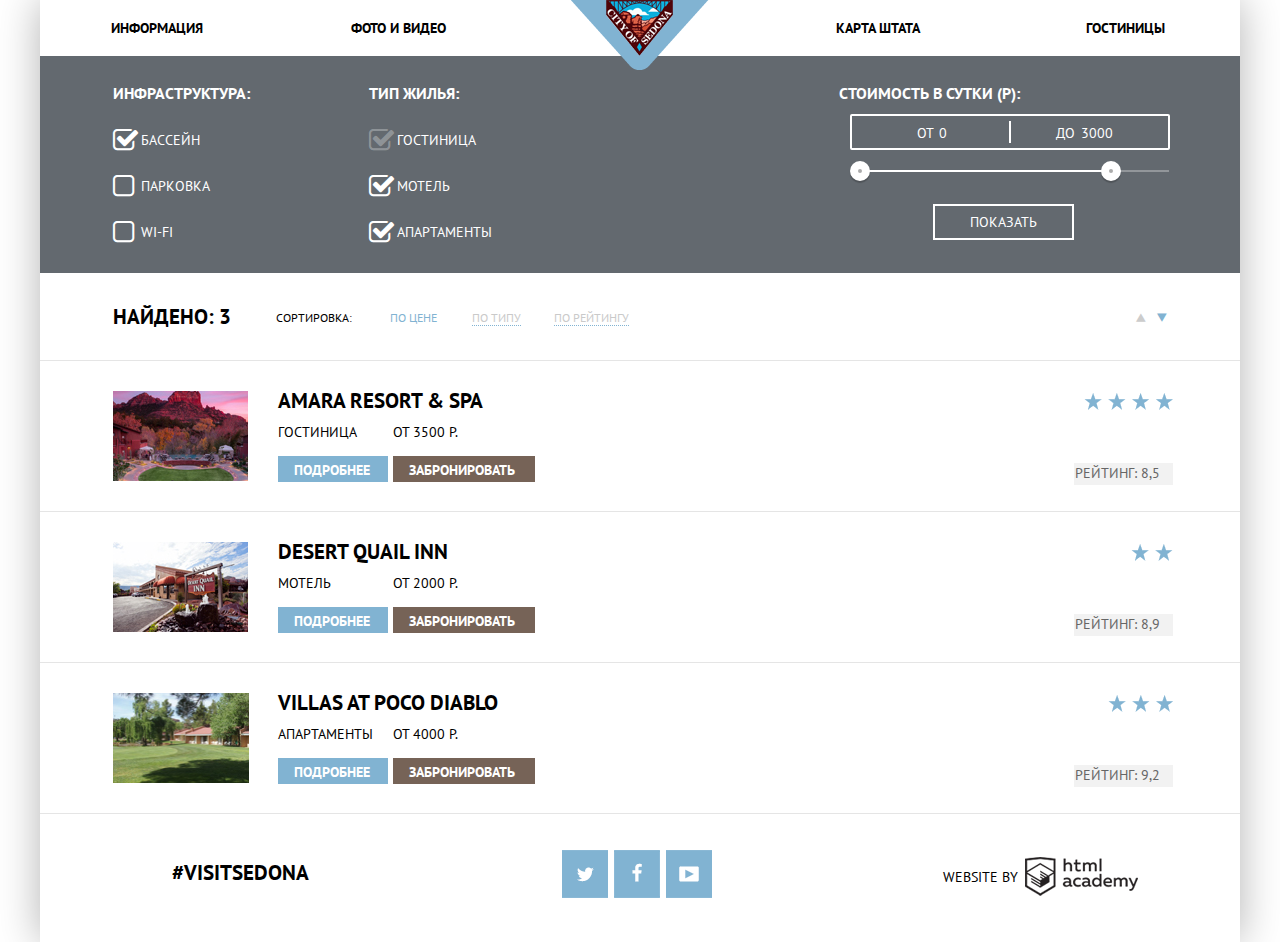
==== commit 81f74263: "финал (6)" ====
--- a/catalog.html
+++ b/catalog.html
@@ -1,270 +1,186 @@
 <!DOCTYPE html>
 <html lang="ru">
-  <head>
-    <meta charset="utf-8">
-    <title>HTML Academy: Седона</title>
-    <link href="https://fonts.googleapis.com/css?family=PT+Sans:400,700&amp;subset=latin,cyrillic" rel="stylesheet" type="text/css">
-    <link rel="stylesheet" href="css/normalize.css">
-    <link href="css/style.css" rel="stylesheet">
-  </head>
+<head>
+  <meta charset="utf-8">
+  <title>HTML Academy: Седона</title>
+  <link href="https://fonts.googleapis.com/css?family=PT+Sans:400,700&amp;subset=latin,cyrillic" rel="stylesheet" type="text/css">
+  <link rel="stylesheet" href="css/normalize.css">
+  <link href="css/style.css" rel="stylesheet">
+</head>
 <body>
   <div class="block">
     <header class="main-header">
-            <nav class="menu">
-                <ul>
-                    <li>
-                        <a href="#">Информация</a>
-                    </li>
-                    <li>
-                        <a href="#">Фото и видео</a>
-                    </li>
-                    <li>
-                        <a href="#">Карта штата</a>
-                    </li>
-                    <li>
-                        <a href="hotels.html">Гостиницы</a>
-                    </li>
-                </ul>
-            </nav>
-            <div class="logo">
-                <a>
-                    <img src="../114289-sedona/img/logo.png" width="138" height="70" alt="logo">
-                </a>
-            </div>
-        </header>
+      <nav class="menu">
+        <ul>
+          <li>
+            <a href="#">Информация</a>
+          </li>
+          <li>
+            <a href="#">Фото и видео</a>
+          </li>
+          <li>
+            <a href="#">Карта штата</a>
+          </li>
+          <li>
+            <a href="catalog.html">Гостиницы</a>
+          </li>
+        </ul>
+      </nav>
+      <div class="logo">
+        <a href="index.html">
+          <img src="img/logo.png" width="138" height="70" alt="logo">
+        </a>
+      </div>
+    </header>
     <main>
       <form class="filter">
-            <div class="infra">
-                <h2>
-            Инфраструктура:
-          </h2>
-                <input class="icon-check-on" type="checkbox" id="pool" checked value="pool">
-                <label class="checkbox" for="pool">
-                    Бассейн
-                </label>
-                <input class="icon-check-off" type="checkbox" id="parking" value="parking">
-                <label class="checkbox" for="parking">
-                    Парковка
-                </label>
-                <input class="icon-check-off" type="checkbox" id="wi-fi" value="wi-fi">
-                <label class="checkbox" for="wi-fi">
-                    Wi-Fi
-                </label>
+        <div class="infra">
+          <h2>Инфраструктура:</h2>
+          <input class="icon-check-on" type="checkbox" id="pool" checked value="pool">
+          <label class="checkbox" for="pool">Бассейн</label>
+          <input class="icon-check-off" type="checkbox" id="parking" value="parking">
+          <label class="checkbox" for="parking">Парковка</label>
+          <input class="icon-check-off" type="checkbox" id="wi-fi" value="wi-fi">
+          <label class="checkbox" for="wi-fi">Wi-Fi</label>
+        </div>
+        <div class="house">
+          <h2>Тип жилья:</h2>
+          <input class="icon-check-on" type="checkbox" checked id="hotel" value="hotel" disabled="disabled">
+          <label class="checkbox" for="hotel">Гостиница</label>
+          <input class="icon-check-on" type="checkbox" checked id="motel" value="motel">
+          <label class="checkbox" for="motel">Мотель</label>
+          <input class="icon-check-on" type="checkbox" checked id="apartments" value="apartments">
+          <label class="checkbox" for="apartments">Апартаменты</label>
+        </div>
+        <div class=" list filter-hotels">
+          <h2>Стоимость в сутки (Р):</h2>
+          <div class="filter-price">
+            <label class="min-price"> от
+              <input type="text" name="min-price" id="min-price" value="0">
+            </label>
+            <label class="max-price">до
+              <input type="text" name="max-price" id="max-price" value="3000">
+            </label>
+          </div>
+          <div class="filter-range">
+            <div class="scale">
+              <div class="bar"></div>
+              <div class="filter-toggle filter-toggle-min"></div>
+              <div class="filter-toggle filter-toggle-max"></div>
             </div>
-
-            <div class="house">
-                <h2>
-            Тип жилья:
-          </h2>
-                <input class="icon-check-on" type="checkbox" checked id="hotel" value="hotel" disabled="disabled">
-                <label class="checkbox" for="hotel">
-                    Гостиница
-                </label>
-                <input class="icon-check-on" type="checkbox" checked id="motel" value="motel">
-                <label class="checkbox" for="motel">
-                    Мотель
-                </label>
-                <input class="icon-check-on" type="checkbox" checked id="apartments" value="apartments">
-                <label class="checkbox" for="apartments">
-                    Апартаменты
-                </label>
+          </div>
+          <button class="filter-btn" type="submit">Показать</button>
+        </div>
+      </form>
+      <section class="found">
+        <div class="found-block">
+          <h3>Найдено: 3</h3>
+        </div>
+        <div class="found-block">
+          <ul class="found-sorting">
+            <li>Сортировка:</li>
+            <li class="active">
+              <a href="#">По цене</a>
+            </li>
+            <li class="sort">
+              <a href="#">По типу</a>
+            </li>
+            <li class="sort">
+              <a href="#">По рейтингу</a>
+            </li>
+          </ul>
+        </div>
+        <div class="arrows">
+          <div class="arrow">
+            <a href="#" class="icon-up-dir"></a>
+            <a href="#" class="icon-down-dir active-dir"></a>
+          </div>
+        </div>
+      </section>
+      <section class="hotels">
+        <article class="amara">
+          <div class="prev">
+            <img src="img/amara.jpg" width="135" height="90" alt="amara resort">
+          </div>
+          <div class="name">
+            <h2>
+              <a href="#">Amara resort &amp; SPA</a>
+            </h2>
+            <div class="spa">
+              <span>Гостиница</span>
+              <a href="#">Подробнее</a>
             </div>
-
-            <div class=" list filter-hotels">
-                <h2>
-            Стоимость в сутки (Р):
-          </h2>
-                <div class="filter-price">
-                    <label class="min-price">
-                        от
-                        <input type="text" name="min-price" id="min-price" value="0">
-                    </label>
-                    <label class="max-price">
-                        до
-                        <input type="text" name="max-price" id="max-price" value="3000">
-                    </label>
-                </div>
-                <div class="filter-range">
-                    <div class="scale">
-                        <div class="bar"></div>
-                        <div class="filter-toggle filter-toggle-min"></div>
-                        <div class="filter-toggle filter-toggle-max"></div>
-                    </div>
-                </div>
-                <button class="filter-btn" type="submit">
-                    Показать
-                </button>
+            <div class="price">
+              <span>От 3500 р.</span>
+              <a href="#">Забронировать</a>
             </div>
-        </form>
-
-        <section class="found">
-            <div class="found-block">
-                <h3>
-            Найдено: 3
-          </h3>
+          </div>
+          <div class="stars">
+            <p class="star"><img src="img/sprite/star.png" width="89" height="17" alt="4stars"></p>
+            <span>Рейтинг: 8,5</span>
+          </div>
+        </article>
+        <article class="amara">
+          <div class="prev">
+            <img src="img/desert.jpg" width="135" height="90" alt="amara resort">
+          </div>
+          <div class="name">
+            <h2>
+              <a href="#">Desert Quail Inn</a>
+            </h2>
+            <div class="spa">
+              <span>Мотель</span>
+              <a href="#">Подробнее</a>
             </div>
-
-            <div class="found-block">
-                <ul class="found-sorting">
-                    <li>
-                        Сортировка:
-                    </li>
-                    <li class="active">
-                        <a href="#">
-                По цене
-              </a>
-                    </li>
-                    <li class="sort">
-                        <a href="#">
-                По типу
-              </a>
-                    </li>
-                    <li class="sort">
-                        <a href="#">
-                По рейтингу
-              </a>
-                    </li>
-                </ul>
+            <div class="price">
+              <span>От 2000 р.</span>
+                <a href="#">Забронировать</a>
             </div>
-
-            <div class="arrows">
-                <div class="arrow">
-                        <a href="#" class="icon-up-dir">
-                        </a>
-                  
-                        <a href="#" class="icon-down-dir active-dir">
-                        </a>
-                    </div>
+          </div>
+          <div class="stars">
+            <p class="star"><img src="img/sprite/stars.png" width="42" height="17" alt="2star"></p>
+            <span>Рейтинг: 8,9</span>
+          </div>
+        </article>
+        <article class="amara">
+          <div class="prev">
+            <img src="img/villas.jpg" width="136" height="90" alt="amara resort">
+          </div>
+          <div class="name">
+            <h2>
+              <a href="#">Villas at Poco Diablo</a>
+            </h2>
+            <div class="spa">
+              <span>Апартаменты</span>
+              <a href="#">Подробнее</a>
             </div>
-        </section>
-
-        <section class="hotels">
-            <article class="amara">
-                <div class="prev">
-                    <img src="img/amara.jpg" width="136" height="90" alt="amara resort">
-                </div>
-                <div class="name">
-                    <h2>
-              <a href="#">
-                Amara resort &amp; SPA
-              </a>
-            </h2>
-                    <div class="spa">
-                        <span>
-                Гостиница
-              </span>
-                        <a href="#">
-                Подробнее
-              </a>
-                    </div>
-                    <div class="price">
-                        <span>
-                От 3500 р.
-              </span>
-                        <a href="#">
-                Забронировать
-              </a>
-                    </div>
-                </div>
-                <div class="stars">
-                    <p class="star"><img src="img/sprite/star.png" width="89" height="17" alt="4stars"></p>
-                
-                    <span>
-              Рейтинг: 8,5
-            </span>
-                </div>
-            </article>
-
-            <article class="amara">
-                <div class="prev">
-                    <img src="img/desert.jpg" width="135" height="90" alt="amara resort">
-                </div>
-                <div class="name">
-                    <h2>
-              <a href="#">
-                Desert Quail Inn
-              </a>
-            </h2>
-                    <div class="spa">
-                        <span>
-                Мотель
-              </span>
-                        <a href="#">
-                Подробнее
-              </a>
-                    </div>
-                    <div class="price">
-                        <span>
-                От 2000 р.
-              </span>
-                        <a href="#">
-                Забронировать
-              </a>
-                    </div>
-                </div>
-                <div class="stars">
-                    <p class="star"><img src="img/sprite/stars.png" width="42" height="17" alt="2star"></p>
-               
-                    <span>
-                Рейтинг: 8,9
-              </span>
-                </div>
-            </article>
-
-            <article class="amara">
-                <div class="prev">
-                    <img src="img/villas.jpg" width="136" height="90" alt="amara resort">
-                </div>
-                <div class="name">
-                    <h2>
-              <a href="#">
-                Villas at Poco Diablo
-              </a>
-            </h2>
-                    <div class="spa">
-                        <span>
-                Апартаменты
-              </span>
-                        <a href="#">
-                Подробнее
-              </a>
-                    </div>
-                    <div class="price">
-                        <span>
-                От 4000 р.
-              </span>
-                        <a href="#">
-                Забронировать
-              </a>
-                    </div>
-                </div>
-                <div class="stars">
-                    <p class="star"><img src="img/sprite/sta.png" width="65" height="17" alt="3star"></p>
-                 
-                    <span>
-              Рейтинг: 9,2
-            </span>
-                </div>
-            </article>
-        </section>
-
+            <div class="price">
+              <span>От 4000 р.</span>
+              <a href="#">Забронировать</a>
+            </div>
+          </div>
+          <div class="stars">
+            <p class="star"><img src="img/sprite/sta.png" width="65" height="17" alt="3star"></p>
+            <span>Рейтинг: 9,2</span>
+          </div>
+        </article>
+      </section>
     </main>
     <footer class="main-footer" style="margin-top:0px;">
-            <div class="footer-contacts">
-                <a href="#">#visitsedona</a>
-            </div>
-            <div class="footer-social">
-                <a class="social-tw" href="#"></a>
-                <a class="social-fb" href="#"></a>
-                <a class="social-youtube" href="#"></a>
-            </div>
-            <div class="footer-copyright">
-                <a href="https://htmlacademy.ru/">
-                    <span>website by</span>
-                </a>
-            </div>
-        </footer>
+      <div class="footer-contacts">
+        <a href="#">#visitsedona</a>
+      </div>
+      <div class="footer-social">
+        <a class="social-tw" href="#"></a>
+        <a class="social-fb" href="#"></a>
+        <a class="social-youtube" href="#"></a>
+      </div>
+      <div class="footer-copyright">
+        <a href="https://htmlacademy.ru/">
+          <span>website by</span>
+        </a>
+      </div>
+    </footer>
   </div>
-
 </body>
 </html>